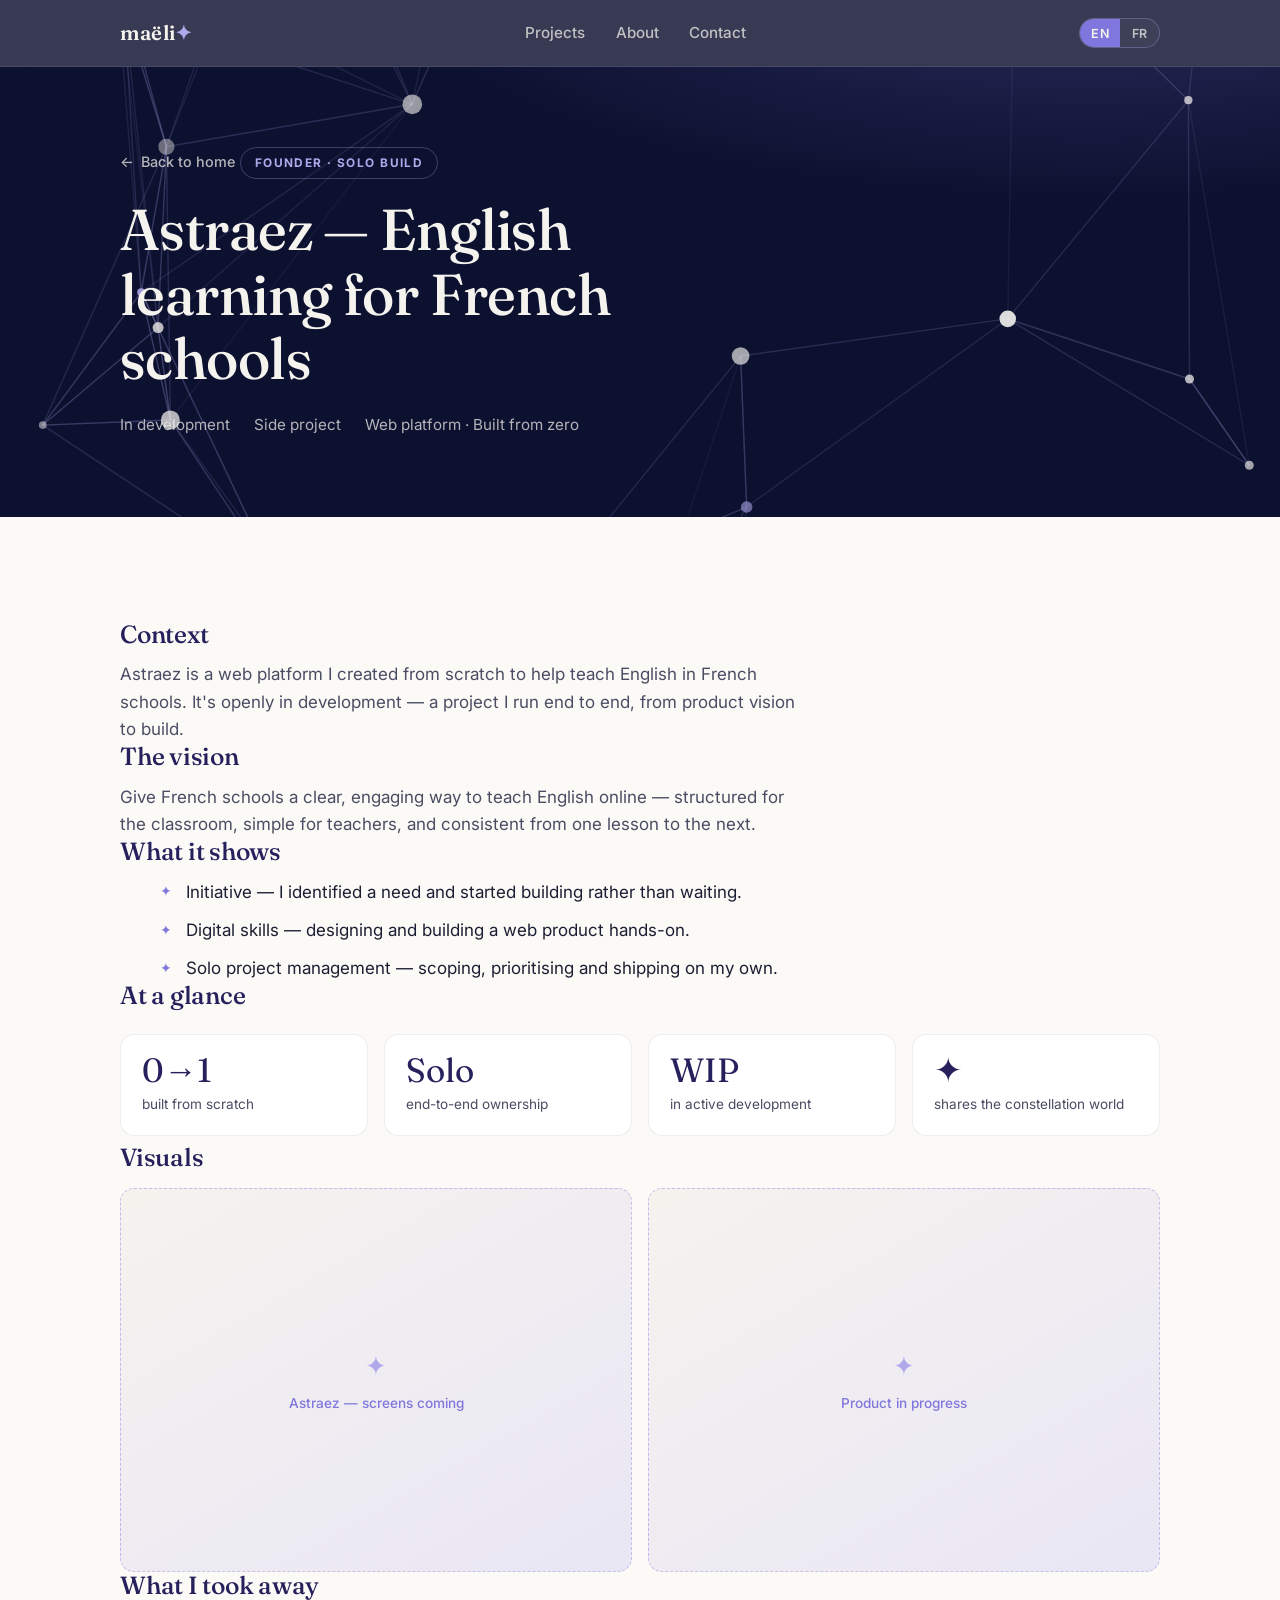
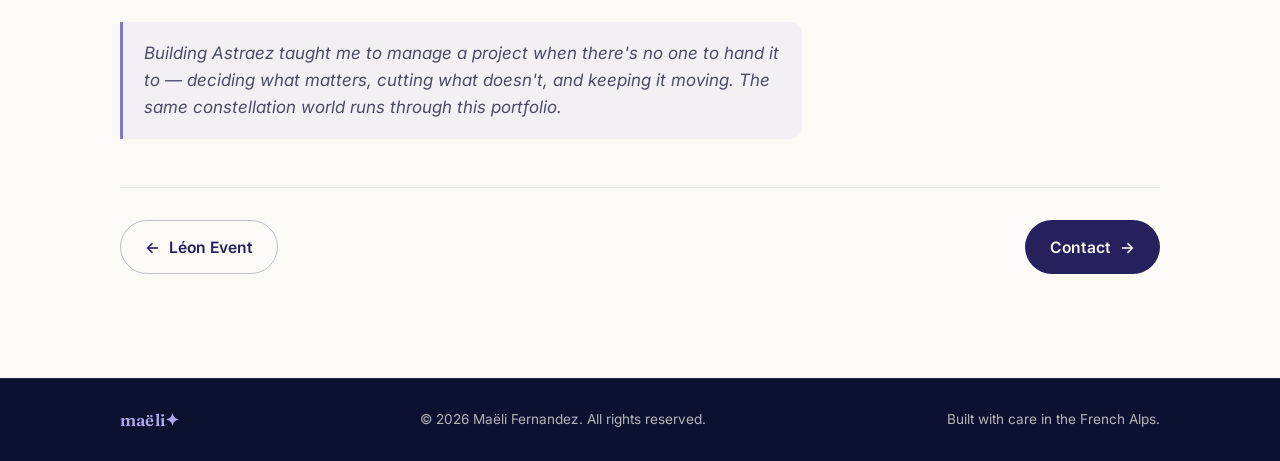
==== projects/astraez.html @ 01d81fcb "Add files via upload Première version" ====
<!DOCTYPE html>
<html lang="en" data-title-key="__astra_title">
<head>
  <meta charset="UTF-8" />
  <meta name="viewport" content="width=device-width, initial-scale=1.0" />
  <title>Astraez — Maëli Fernandez</title>
  <meta name="description" content="Astraez — a web platform to teach English in French schools, designed and built from zero and managed solo. In development." />
  <meta property="og:type" content="article" />
  <meta property="og:title" content="Astraez — Maëli Fernandez" />
  <meta property="og:description" content="A web platform to teach English in French schools — designed and built from zero, managed solo." />
  <meta property="og:image" content="../assets/og-image.png" />
  <link rel="icon" href="../assets/favicon.svg" type="image/svg+xml" />
  <link rel="preconnect" href="https://fonts.googleapis.com" />
  <link rel="preconnect" href="https://fonts.gstatic.com" crossorigin />
  <link href="https://fonts.googleapis.com/css2?family=Fraunces:ital,opsz,wght@0,9..144,400..600;1,9..144,400..600&family=Inter:wght@400;500;600;700&display=swap" rel="stylesheet" />
  <link rel="stylesheet" href="../css/style.css" />
</head>
<body>
  <header class="nav">
    <div class="wrap nav__inner">
      <a class="brand" href="../index.html">maëli<span class="star">✦</span></a>
      <nav class="nav__links" aria-label="Primary">
        <a href="../index.html#projects" data-i18n="nav.projects">Projects</a>
        <a href="../index.html#about" data-i18n="nav.about">About</a>
        <a href="../index.html#contact" data-i18n="nav.contact">Contact</a>
      </nav>
      <div class="nav__right">
        <div class="lang" role="group" data-i18n-attr="aria-label:lang.aria" aria-label="Language">
          <button type="button" data-lang="en" aria-pressed="true">EN</button>
          <button type="button" data-lang="fr" aria-pressed="false">FR</button>
        </div>
      </div>
    </div>
  </header>

  <main>
    <section class="proj-hero">
      <div class="js-constellations proj-hero__constellations" data-count="28" data-link="32"></div>
      <div class="wrap">
        <a class="back-link" href="../index.html#projects"><span>←</span><span data-i18n="astra.back">Back to home</span></a>
        <span class="role-tag" data-i18n="astra.role">Founder · Solo build</span>
        <h1 data-i18n="astra.title">Astraez — English learning for French schools</h1>
        <div class="meta">
          <span data-i18n="astra.meta.when">In development</span>
          <span data-i18n="astra.meta.where">Side project</span>
          <span data-i18n="astra.meta.type">Web platform · Built from zero</span>
        </div>
      </div>
    </section>

    <section class="section proj-body">
      <div class="wrap proj-layout">
        <div class="proj-main">
          <div class="reveal">
            <h2 data-i18n="astra.h.context">Context</h2>
            <p data-i18n="astra.context">Astraez is a web platform I created from scratch to help teach English in French schools. It's openly in development — a project I run end to end, from product vision to build.</p>
          </div>

          <div class="reveal">
            <h2 data-i18n="astra.h.vision">The vision</h2>
            <p data-i18n="astra.vision">Give French schools a clear, engaging way to teach English online — structured for the classroom, simple for teachers, and consistent from one lesson to the next.</p>
          </div>

          <div class="reveal">
            <h2 data-i18n="astra.h.did">What it shows</h2>
            <ul>
              <li data-i18n="astra.did.1">Initiative — I identified a need and started building rather than waiting.</li>
              <li data-i18n="astra.did.2">Digital skills — designing and building a web product hands-on.</li>
              <li data-i18n="astra.did.3">Solo project management — scoping, prioritising and shipping on my own.</li>
            </ul>
          </div>

          <div class="reveal">
            <h2 data-i18n="astra.h.stats">At a glance</h2>
            <div class="stats">
              <div class="stat"><div class="num" data-i18n="astra.stat1.n">0→1</div><div class="lbl" data-i18n="astra.stat1.l">built from scratch</div></div>
              <div class="stat"><div class="num" data-i18n="astra.stat2.n">Solo</div><div class="lbl" data-i18n="astra.stat2.l">end-to-end ownership</div></div>
              <div class="stat"><div class="num" data-i18n="astra.stat3.n">WIP</div><div class="lbl" data-i18n="astra.stat3.l">in active development</div></div>
              <div class="stat"><div class="num star" data-i18n="astra.stat4.n">✦</div><div class="lbl" data-i18n="astra.stat4.l">shares the constellation world</div></div>
            </div>
          </div>

          <div class="reveal">
            <h2 data-i18n="astra.h.visuals">Visuals <span class="pending">Pending</span></h2>
            <div class="gallery">
              <div class="shot"><span><span class="star">✦</span><span data-i18n="astra.shot1">Astraez — screens coming</span></span></div>
              <div class="shot"><span><span class="star">✦</span><span data-i18n="astra.shot2">Product in progress</span></span></div>
            </div>
          </div>

          <div class="reveal">
            <h2 data-i18n="astra.h.takeaway">What I took away</h2>
            <p class="callout" data-i18n="astra.takeaway">Building Astraez taught me to manage a project when there's no one to hand it to — deciding what matters, cutting what doesn't, and keeping it moving. The same constellation world runs through this portfolio.</p>
          </div>

          <div class="proj-nav">
            <a class="btn btn--outline-dark" href="leon-event.html"><span>←</span><span data-i18n="p2.title">Léon Event</span></a>
            <a class="btn btn--dark" href="../index.html#contact"><span data-i18n="nav.contact">Contact</span><span>→</span></a>
          </div>
        </div>
      </div>
    </section>
  </main>

  <footer class="footer">
    <div class="wrap footer__inner">
      <a class="brand" href="../index.html">maëli<span class="star">✦</span></a>
      <span data-i18n="footer.copy">© 2026 Maëli Fernandez. All rights reserved.</span>
      <span data-i18n="footer.built">Built with care in the French Alps.</span>
    </div>
  </footer>

  <script src="../js/i18n.js"></script>
  <script src="../js/main.js"></script>
</body>
</html>
---- css/style.css ----
/* ============================================================
   Maëli Fernandez — Portfolio
   Design tokens, base styles, components.
   Palette & type per brief. Mobile-first.
   ============================================================ */

:root {
  /* Colours */
  --night: #0D1130;        /* dark backgrounds (hero, dark sections) */
  --night-2: #141a44;      /* slightly lifted dark panel */
  --violet-light: #AFA9EC; /* light violet accent / stars */
  --violet: #7F77DD;       /* medium violet accent */
  --violet-deep: #26215C;  /* headings on light backgrounds */
  --cream: #FCFAF6;        /* warm light background */
  --off-white: #F5F3EE;    /* alt light background / text on dark */
  --bordeaux: #5C2233;     /* rare tag accent, use sparingly */

  --ink: #1c1f33;          /* body text on light */
  --ink-soft: #4a4d63;     /* secondary text on light */
  --cream-soft: rgba(245, 243, 238, 0.72); /* secondary text on dark */

  /* Type */
  --serif: "Fraunces", Georgia, "Times New Roman", serif;
  --sans: "Inter", -apple-system, BlinkMacSystemFont, "Segoe UI", Roboto, sans-serif;

  /* Layout */
  --maxw: 1120px;
  --pad: clamp(1.25rem, 5vw, 2.5rem);
  --radius: 16px;
  --shadow: 0 18px 40px -24px rgba(13, 17, 48, 0.45);

  --ease: cubic-bezier(0.22, 1, 0.36, 1);
}

/* ---------- Reset ---------- */
*, *::before, *::after { box-sizing: border-box; }
* { margin: 0; }
html { scroll-behavior: smooth; -webkit-text-size-adjust: 100%; }
@media (prefers-reduced-motion: reduce) {
  html { scroll-behavior: auto; }
  *, *::before, *::after { animation-duration: 0.001ms !important; transition-duration: 0.001ms !important; }
}

body {
  font-family: var(--sans);
  color: var(--ink);
  background: var(--cream);
  line-height: 1.6;
  font-size: 1.0625rem;
  -webkit-font-smoothing: antialiased;
  text-rendering: optimizeLegibility;
}

img { max-width: 100%; display: block; }
a { color: inherit; }

/* ---------- Utilities ---------- */
.wrap { width: 100%; max-width: var(--maxw); margin-inline: auto; padding-inline: var(--pad); }
.section { padding-block: clamp(3.5rem, 9vw, 6.5rem); }
.eyebrow {
  font-size: 0.78rem; letter-spacing: 0.22em; text-transform: uppercase;
  font-weight: 600; color: var(--violet); margin-bottom: 1rem;
  display: flex; align-items: center; gap: 0.6rem;
}
.eyebrow::before { content: "✦"; color: var(--violet-light); font-size: 0.8em; }
.star { color: var(--violet); }

.serif { font-family: var(--serif); }
h1, h2, h3 { font-family: var(--serif); font-weight: 500; line-height: 1.12; letter-spacing: -0.01em; }

.btn {
  display: inline-flex; align-items: center; gap: 0.55rem;
  font-family: var(--sans); font-size: 0.98rem; font-weight: 600;
  padding: 0.85rem 1.5rem; border-radius: 100px; border: 1.5px solid transparent;
  text-decoration: none; cursor: pointer; transition: transform 0.25s var(--ease), background 0.25s var(--ease), border-color 0.25s var(--ease), color 0.25s var(--ease);
  white-space: nowrap;
}
.btn:focus-visible { outline: 3px solid var(--violet-light); outline-offset: 3px; }
.btn:hover { transform: translateY(-2px); }
.btn--primary { background: var(--violet); color: var(--off-white); }
.btn--primary:hover { background: var(--violet-light); color: var(--violet-deep); }
.btn--ghost { border-color: rgba(245,243,238,0.4); color: var(--off-white); background: transparent; }
.btn--ghost:hover { border-color: var(--violet-light); background: rgba(175,169,236,0.12); }
.btn--dark { background: var(--violet-deep); color: var(--off-white); }
.btn--dark:hover { background: var(--violet); }
.btn--outline-dark { border-color: rgba(38,33,92,0.28); color: var(--violet-deep); }
.btn--outline-dark:hover { border-color: var(--violet); background: rgba(127,119,221,0.08); }

/* ---------- Nav ---------- */
.nav {
  position: sticky; top: 0; z-index: 50;
  background: rgba(13, 17, 48, 0.82);
  backdrop-filter: saturate(140%) blur(12px);
  -webkit-backdrop-filter: saturate(140%) blur(12px);
  border-bottom: 1px solid rgba(175,169,236,0.14);
}
.nav__inner { display: flex; align-items: center; justify-content: space-between; gap: 1rem; height: 66px; }
.brand {
  font-family: var(--serif); font-weight: 600; font-size: 1.28rem;
  color: var(--off-white); text-decoration: none; letter-spacing: 0.01em;
}
.brand .star { color: var(--violet-light); }
.nav__links { display: none; align-items: center; gap: 1.9rem; }
.nav__links a {
  color: var(--cream-soft); text-decoration: none; font-size: 0.95rem; font-weight: 500;
  transition: color 0.2s var(--ease); position: relative;
}
.nav__links a:hover { color: var(--off-white); }
.nav__links a::after {
  content: ""; position: absolute; left: 0; bottom: -6px; width: 0; height: 2px;
  background: var(--violet-light); transition: width 0.25s var(--ease);
}
.nav__links a:hover::after { width: 100%; }
.nav__right { display: flex; align-items: center; gap: 0.85rem; }

.lang {
  display: inline-flex; border: 1px solid rgba(175,169,236,0.32); border-radius: 100px; overflow: hidden;
  background: rgba(255,255,255,0.03);
}
.lang button {
  border: 0; background: transparent; color: var(--cream-soft); cursor: pointer;
  font-family: var(--sans); font-weight: 600; font-size: 0.78rem; letter-spacing: 0.05em;
  padding: 0.4rem 0.7rem; transition: color 0.2s, background 0.2s;
}
.lang button[aria-pressed="true"] { background: var(--violet); color: var(--off-white); }
.lang button:focus-visible { outline: 2px solid var(--violet-light); outline-offset: 1px; }

@media (min-width: 860px) {
  .nav__links { display: flex; }
}

/* ---------- Hero ---------- */
.hero {
  position: relative; overflow: hidden;
  background:
    radial-gradient(120% 90% at 78% -10%, rgba(127,119,221,0.28), transparent 55%),
    radial-gradient(90% 80% at 10% 110%, rgba(38,33,92,0.55), transparent 60%),
    var(--night);
  color: var(--off-white);
}
.hero__constellations { position: absolute; inset: 0; width: 100%; height: 100%; pointer-events: none; }
.hero .wrap { position: relative; z-index: 2; }
.hero__inner { padding-block: clamp(3.5rem, 12vh, 7rem); max-width: 20ch; }
.hero__inner { max-width: none; }
.hero h1 {
  font-size: clamp(2.35rem, 6.2vw, 4.35rem); line-height: 1.06; letter-spacing: -0.02em;
  max-width: 16ch;
}
.hero h1 em {
  font-style: italic; position: relative; white-space: nowrap;
  text-decoration: underline; text-decoration-color: var(--violet); text-decoration-thickness: 3px; text-underline-offset: 6px;
}
.hero__sub {
  margin-top: 1.6rem; font-size: clamp(1.02rem, 2.2vw, 1.22rem); color: var(--cream-soft);
  max-width: 46ch; line-height: 1.65;
}
.hero__ctas { margin-top: 2.3rem; display: flex; flex-wrap: wrap; gap: 0.9rem; }
.hero__meta {
  margin-top: 2.6rem; display: inline-flex; align-items: center; gap: 0.6rem;
  font-size: 0.86rem; letter-spacing: 0.04em; color: var(--cream-soft);
  border: 1px solid rgba(175,169,236,0.22); border-radius: 100px; padding: 0.5rem 1rem;
}
.hero__meta .dot { width: 7px; height: 7px; border-radius: 50%; background: var(--violet-light); box-shadow: 0 0 10px var(--violet-light); }

/* ---------- Marquee ---------- */
.marquee {
  background: var(--violet-deep); color: var(--off-white);
  border-block: 1px solid rgba(175,169,236,0.18);
  overflow: hidden; white-space: nowrap; padding-block: 0.95rem;
  -webkit-mask-image: linear-gradient(90deg, transparent, #000 8%, #000 92%, transparent);
  mask-image: linear-gradient(90deg, transparent, #000 8%, #000 92%, transparent);
}
.marquee__track { display: inline-flex; gap: 0; will-change: transform; animation: marquee 30s linear infinite; }
.marquee:hover .marquee__track { animation-play-state: paused; }
.marquee span { font-family: var(--serif); font-size: 1.1rem; letter-spacing: 0.04em; padding-inline: 1.4rem; }
.marquee .sep { color: var(--violet-light); }
@keyframes marquee { to { transform: translateX(-50%); } }

/* ---------- Sections on light ---------- */
.section-head { max-width: 52ch; margin-bottom: 2.8rem; }
.section-head h2 { color: var(--violet-deep); font-size: clamp(1.9rem, 4.5vw, 2.9rem); }
.section-head p { margin-top: 0.9rem; color: var(--ink-soft); font-size: 1.06rem; }

/* ---------- Project cards ---------- */
.cards { display: grid; gap: 1.4rem; grid-template-columns: 1fr; }
.card {
  position: relative; display: flex; flex-direction: column;
  background: #fff; border: 1px solid rgba(38,33,92,0.09); border-radius: var(--radius);
  overflow: hidden; text-decoration: none; color: inherit;
  transition: transform 0.35s var(--ease), box-shadow 0.35s var(--ease), border-color 0.35s var(--ease);
}
.card:hover { transform: translateY(-5px); box-shadow: var(--shadow); border-color: rgba(127,119,221,0.4); }
.card:focus-visible { outline: 3px solid var(--violet); outline-offset: 3px; }
.card__thumb {
  aspect-ratio: 16 / 10; position: relative; overflow: hidden;
  background: linear-gradient(135deg, var(--night), var(--violet-deep));
  display: flex; align-items: flex-end; padding: 1.2rem;
}
.card__thumb img { position: absolute; inset: 0; width: 100%; height: 100%; object-fit: cover; }
.card__index {
  font-family: var(--serif); font-size: 3.4rem; color: rgba(175,169,236,0.5); line-height: 1; position: relative; z-index: 1;
}
.card__body { padding: 1.5rem 1.5rem 1.7rem; display: flex; flex-direction: column; gap: 0.6rem; flex: 1; }
.card__tag {
  align-self: flex-start; font-size: 0.72rem; font-weight: 700; letter-spacing: 0.12em; text-transform: uppercase;
  color: var(--violet); background: rgba(127,119,221,0.1); padding: 0.32rem 0.7rem; border-radius: 100px;
}
.card__tag--wip { color: var(--bordeaux); background: rgba(92,34,51,0.09); }
.card__body h3 { font-size: 1.42rem; color: var(--violet-deep); }
.card__body p { color: var(--ink-soft); font-size: 0.98rem; }
.card__more { margin-top: auto; font-weight: 600; color: var(--violet); font-size: 0.95rem; display: inline-flex; align-items: center; gap: 0.4rem; }
.card:hover .card__more .arrow { transform: translateX(4px); }
.card__more .arrow { transition: transform 0.25s var(--ease); }

@media (min-width: 720px) { .cards { grid-template-columns: repeat(3, 1fr); } }

/* ---------- Volunteering band ---------- */
.volunteer { background: var(--off-white); border-block: 1px solid rgba(38,33,92,0.07); }
.volunteer__grid { display: grid; gap: 1.1rem; grid-template-columns: 1fr; margin-top: 2rem; }
.vol {
  background: #fff; border: 1px solid rgba(38,33,92,0.08); border-radius: 14px; padding: 1.4rem 1.5rem;
  display: flex; gap: 1rem; align-items: flex-start;
}
.vol__star { color: var(--violet-light); font-size: 1.2rem; line-height: 1.4; }
.vol h4 { font-family: var(--serif); font-weight: 600; font-size: 1.12rem; color: var(--violet-deep); }
.vol p { color: var(--ink-soft); font-size: 0.95rem; margin-top: 0.25rem; }
.vol .years { font-weight: 600; color: var(--violet); }
@media (min-width: 760px) { .volunteer__grid { grid-template-columns: 1fr 1fr; } }

/* ---------- About ---------- */
.about { background: var(--cream); }
.about__grid { display: grid; gap: 2.5rem; grid-template-columns: 1fr; align-items: start; }
.about__photo {
  aspect-ratio: 4 / 5; border-radius: var(--radius); overflow: hidden; position: relative;
  background: #0D1130; /* hero night blue — the cut-out portrait sits on the charter's ground */
  box-shadow: var(--shadow); max-width: 360px;
}
.about__photo img { display: block; width: 100%; height: 100%; object-fit: cover; object-position: center top; }
.about h2 { color: var(--violet-deep); font-size: clamp(1.9rem, 4.5vw, 2.9rem); }
.about__bio { margin-top: 1.3rem; }
.about__bio p { color: var(--ink-soft); margin-top: 0.9rem; max-width: 56ch; }
.relocate {
  margin-top: 1.6rem; padding: 1.15rem 1.3rem; border-radius: 14px;
  background: linear-gradient(120deg, rgba(127,119,221,0.12), rgba(175,169,236,0.06));
  border: 1px solid rgba(127,119,221,0.28); color: var(--violet-deep); font-weight: 500;
  display: flex; gap: 0.75rem; align-items: flex-start;
}
.relocate .star { font-size: 1.1rem; }
.about__facts { margin-top: 1.6rem; display: flex; flex-wrap: wrap; gap: 0.6rem; }
.fact {
  font-size: 0.85rem; font-weight: 600; color: var(--violet-deep);
  background: #fff; border: 1px solid rgba(38,33,92,0.1); border-radius: 100px; padding: 0.42rem 0.9rem;
}
@media (min-width: 820px) { .about__grid { grid-template-columns: 340px 1fr; gap: 3.5rem; } }

/* ---------- Contact ---------- */
.contact { background: var(--night); color: var(--off-white); position: relative; overflow: hidden; }
.contact__constellations { position: absolute; inset: 0; pointer-events: none; opacity: 0.85; }
.contact .wrap { position: relative; z-index: 2; }
.contact h2 { font-size: clamp(2rem, 5vw, 3.1rem); max-width: 16ch; }
.contact p.lead { margin-top: 1rem; color: var(--cream-soft); max-width: 48ch; font-size: 1.08rem; }
.contact__actions { margin-top: 2.2rem; display: flex; flex-wrap: wrap; gap: 0.9rem; }
.contact__meta { margin-top: 2.4rem; display: flex; flex-wrap: wrap; gap: 1.6rem 2.4rem; color: var(--cream-soft); font-size: 0.92rem; }
.contact__meta a { color: var(--violet-light); text-decoration: none; }
.contact__meta a:hover { text-decoration: underline; }
.contact__meta .label { display: block; text-transform: uppercase; letter-spacing: 0.14em; font-size: 0.7rem; color: rgba(245,243,238,0.5); margin-bottom: 0.25rem; }

/* ---------- Footer ---------- */
.footer { background: var(--night); color: var(--cream-soft); border-top: 1px solid rgba(175,169,236,0.14); }
.footer__inner { display: flex; flex-wrap: wrap; gap: 0.8rem 1.5rem; align-items: center; justify-content: space-between; padding-block: 1.7rem; font-size: 0.85rem; }
.footer .brand { font-size: 1.05rem; }
.footer a { color: var(--violet-light); text-decoration: none; }
.footer a:hover { text-decoration: underline; }

/* ---------- Scroll reveal ---------- */
.reveal { opacity: 0; transform: translateY(22px); transition: opacity 0.7s var(--ease), transform 0.7s var(--ease); }
.reveal.is-visible { opacity: 1; transform: none; }
@media (prefers-reduced-motion: reduce) { .reveal { opacity: 1; transform: none; } }

/* ---------- i18n visibility helper ---------- */
[data-i18n], [data-i18n-html] { }

/* ============================================================
   Project detail pages
   ============================================================ */
.proj-hero {
  background:
    radial-gradient(100% 90% at 85% -20%, rgba(127,119,221,0.25), transparent 55%),
    var(--night);
  color: var(--off-white); position: relative; overflow: hidden;
}
.proj-hero__constellations { position: absolute; inset: 0; pointer-events: none; }
.proj-hero .wrap { position: relative; z-index: 2; padding-block: clamp(3rem, 8vw, 5rem); }
.back-link {
  display: inline-flex; align-items: center; gap: 0.45rem; color: var(--cream-soft);
  text-decoration: none; font-size: 0.9rem; font-weight: 500; margin-bottom: 1.6rem;
  transition: color 0.2s, gap 0.2s;
}
.back-link:hover { color: var(--off-white); gap: 0.7rem; }
.proj-hero .role-tag {
  display: inline-block; font-size: 0.74rem; font-weight: 700; letter-spacing: 0.12em; text-transform: uppercase;
  color: var(--violet-light); border: 1px solid rgba(175,169,236,0.3); border-radius: 100px; padding: 0.35rem 0.85rem; margin-bottom: 1.2rem;
}
.proj-hero h1 { font-size: clamp(2.1rem, 5.5vw, 3.6rem); max-width: 18ch; }
.proj-hero .meta { margin-top: 1.3rem; color: var(--cream-soft); display: flex; flex-wrap: wrap; gap: 0.5rem 1.5rem; font-size: 0.95rem; }
.proj-hero .meta b { color: var(--off-white); font-weight: 600; }

.proj-body { background: var(--cream); }
.proj-layout { display: grid; gap: 2.5rem; grid-template-columns: 1fr; }
.proj-main h2 { color: var(--violet-deep); font-size: 1.55rem; margin-bottom: 0.8rem; margin-top: 2.2rem; }
.proj-main h2:first-child { margin-top: 0; }
.proj-main p { color: var(--ink-soft); max-width: 62ch; }
.proj-main ul { list-style: none; margin-top: 0.5rem; display: grid; gap: 0.7rem; max-width: 62ch; }
.proj-main ul li { position: relative; padding-left: 1.6rem; color: var(--ink); }
.proj-main ul li::before { content: "✦"; position: absolute; left: 0; top: 0.05em; color: var(--violet); font-size: 0.85em; }

.stats { display: grid; grid-template-columns: repeat(2, 1fr); gap: 1rem; margin: 1.5rem 0 0.5rem; }
.stat { background: #fff; border: 1px solid rgba(38,33,92,0.08); border-radius: 14px; padding: 1.2rem 1.3rem; }
.stat .num { font-family: var(--serif); font-size: 2.1rem; color: var(--violet-deep); line-height: 1; }
.stat .lbl { color: var(--ink-soft); font-size: 0.85rem; margin-top: 0.4rem; }
@media (min-width: 620px) { .stats { grid-template-columns: repeat(4, 1fr); } }

.gallery { display: grid; gap: 1rem; grid-template-columns: 1fr; margin-top: 1rem; }
.shot {
  aspect-ratio: 4 / 3; border-radius: 14px; overflow: hidden; position: relative;
  background: linear-gradient(150deg, var(--off-white), #e9e6f5);
  border: 1px dashed rgba(127,119,221,0.4);
  display: flex; align-items: center; justify-content: center; text-align: center; padding: 1rem;
}
.shot img { position: absolute; inset: 0; width: 100%; height: 100%; object-fit: cover; }
.shot span { color: var(--violet); font-size: 0.85rem; font-weight: 500; z-index: 1; }
.shot .star { display: block; font-size: 1.6rem; margin-bottom: 0.4rem; color: var(--violet-light); }
@media (min-width: 640px) { .gallery { grid-template-columns: 1fr 1fr; } }

.callout {
  margin-top: 1.4rem; padding: 1.1rem 1.3rem; border-left: 3px solid var(--violet);
  background: rgba(127,119,221,0.07); border-radius: 0 12px 12px 0; color: var(--violet-deep); font-style: italic; max-width: 62ch;
}
.note-conf {
  margin-top: 1rem; font-size: 0.85rem; color: var(--ink-soft); background: rgba(92,34,51,0.06);
  border: 1px solid rgba(92,34,51,0.16); border-radius: 10px; padding: 0.7rem 0.95rem; max-width: 62ch;
}

.proj-nav { border-top: 1px solid rgba(38,33,92,0.1); margin-top: 3rem; padding-top: 2rem; display: flex; flex-wrap: wrap; gap: 1rem; justify-content: space-between; }

/* pending-asset badge */
.pending {
  display: inline-block; font-size: 0.68rem; font-weight: 700; letter-spacing: 0.1em; text-transform: uppercase;
  color: var(--bordeaux); background: rgba(92,34,51,0.08); border-radius: 100px; padding: 0.25rem 0.6rem; vertical-align: middle;
}
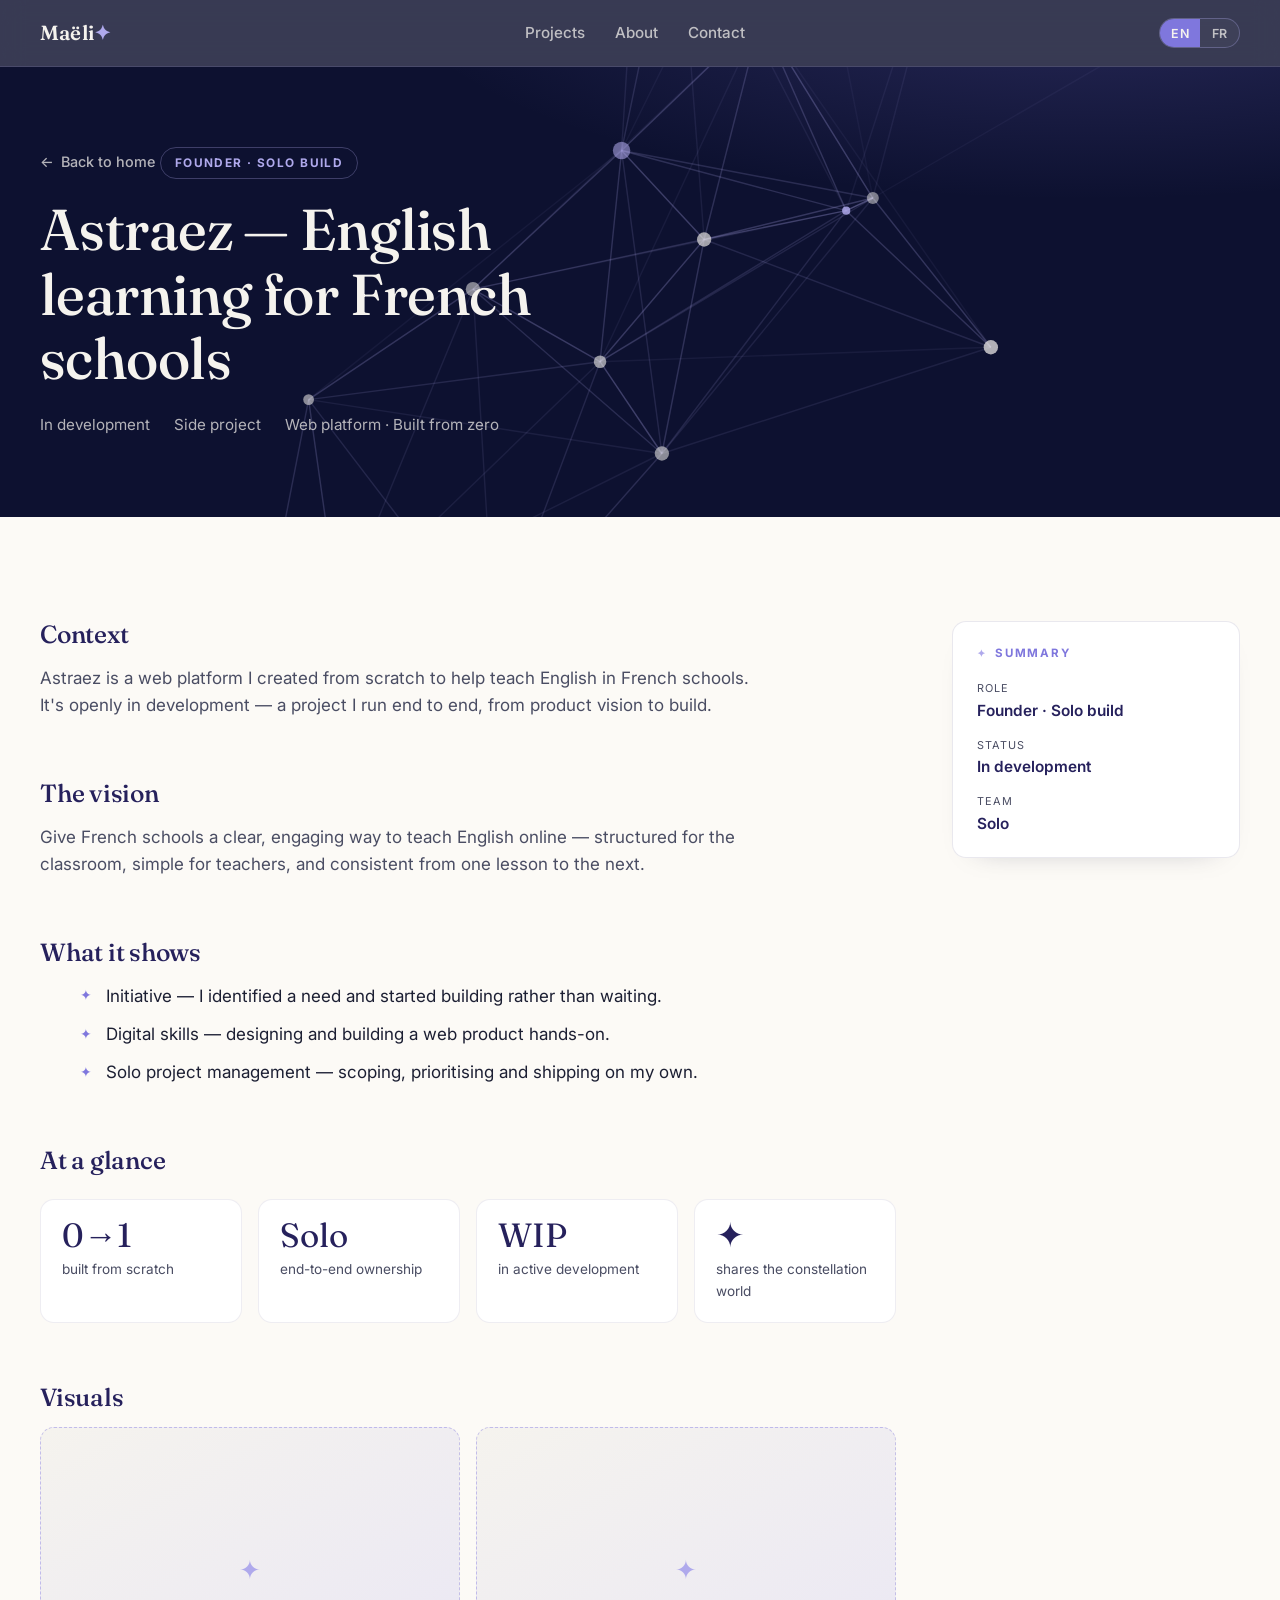
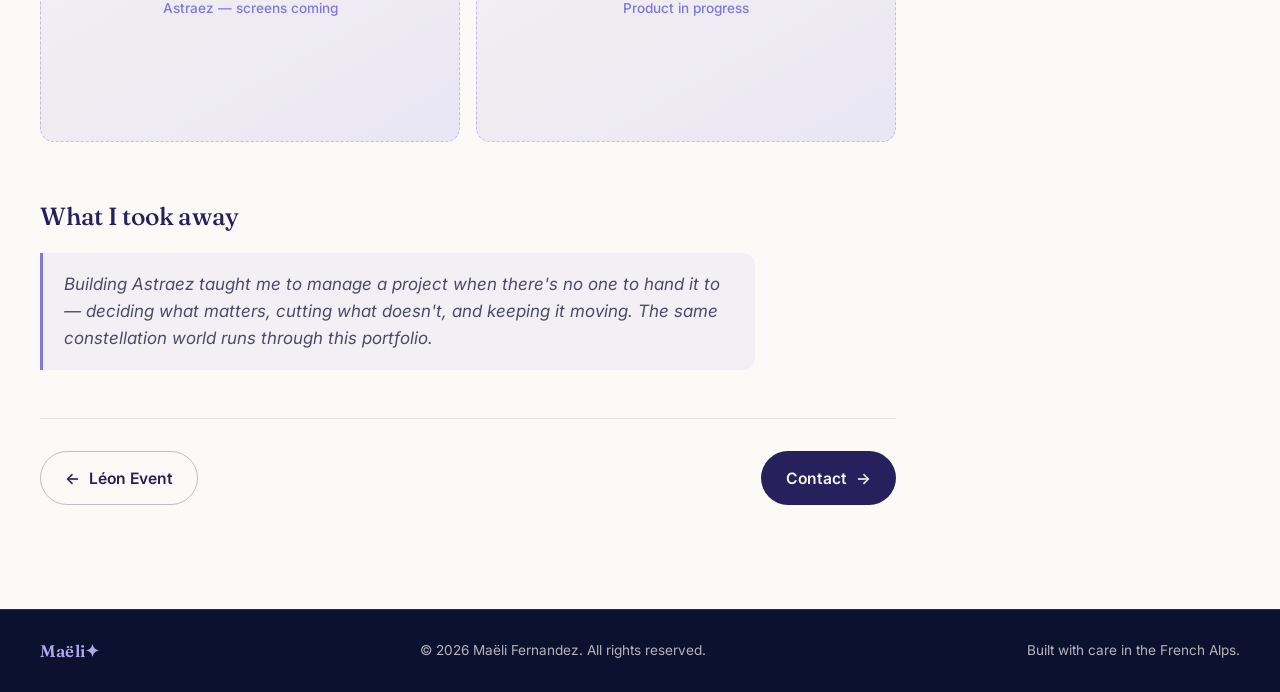
==== commit 2e1fbfb4: "Section difficultés, page Léon Event, bénévolat restructuré, hiérarchie de largeurs" ====
--- a/projects/astraez.html
+++ b/projects/astraez.html
@@ -1,24 +1,27 @@
 <!DOCTYPE html>
-<html lang="en" data-title-key="__astra_title">
+<html lang="en" data-title-key="__astra_title" data-path-prefix="../">
 <head>
   <meta charset="UTF-8" />
   <meta name="viewport" content="width=device-width, initial-scale=1.0" />
   <title>Astraez — Maëli Fernandez</title>
   <meta name="description" content="Astraez — a web platform to teach English in French schools, designed and built from zero and managed solo. In development." />
+  <link rel="canonical" href="https://maelifernandez.com/projects/astraez.html" />
   <meta property="og:type" content="article" />
+  <meta property="og:url" content="https://maelifernandez.com/projects/astraez.html" />
   <meta property="og:title" content="Astraez — Maëli Fernandez" />
   <meta property="og:description" content="A web platform to teach English in French schools — designed and built from zero, managed solo." />
-  <meta property="og:image" content="../assets/og-image.png" />
+  <meta property="og:image" content="https://maelifernandez.com/assets/og-image.png" />
   <link rel="icon" href="../assets/favicon.svg" type="image/svg+xml" />
   <link rel="preconnect" href="https://fonts.googleapis.com" />
   <link rel="preconnect" href="https://fonts.gstatic.com" crossorigin />
   <link href="https://fonts.googleapis.com/css2?family=Fraunces:ital,opsz,wght@0,9..144,400..600;1,9..144,400..600&family=Inter:wght@400;500;600;700&display=swap" rel="stylesheet" />
   <link rel="stylesheet" href="../css/style.css" />
+  <script>document.documentElement.classList.add("js");</script>
 </head>
-<body>
+<body class="page-project">
   <header class="nav">
     <div class="wrap nav__inner">
-      <a class="brand" href="../index.html">maëli<span class="star">✦</span></a>
+      <a class="brand" href="../index.html">Maëli<span class="star">✦</span></a>
       <nav class="nav__links" aria-label="Primary">
         <a href="../index.html#projects" data-i18n="nav.projects">Projects</a>
         <a href="../index.html#about" data-i18n="nav.about">About</a>
@@ -50,6 +53,16 @@
 
     <section class="section proj-body">
       <div class="wrap proj-layout">
+        <aside class="proj-aside reveal">
+          <div class="recap">
+            <p class="recap__title" data-i18n="aside.heading">Summary</p>
+            <dl>
+              <div class="recap__row"><dt data-i18n="aside.role">Role</dt><dd data-i18n="astra.role">Founder · Solo build</dd></div>
+              <div class="recap__row"><dt data-i18n="aside.status">Status</dt><dd data-i18n="astra.meta.when">In development</dd></div>
+              <div class="recap__row"><dt data-i18n="aside.team">Team</dt><dd data-i18n="astra.aside.team">Solo</dd></div>
+            </dl>
+          </div>
+        </aside>
         <div class="proj-main">
           <div class="reveal">
             <h2 data-i18n="astra.h.context">Context</h2>
@@ -104,7 +117,7 @@
 
   <footer class="footer">
     <div class="wrap footer__inner">
-      <a class="brand" href="../index.html">maëli<span class="star">✦</span></a>
+      <a class="brand" href="../index.html">Maëli<span class="star">✦</span></a>
       <span data-i18n="footer.copy">© 2026 Maëli Fernandez. All rights reserved.</span>
       <span data-i18n="footer.built">Built with care in the French Alps.</span>
     </div>
--- a/css/style.css
+++ b/css/style.css
@@ -24,10 +24,18 @@
   --sans: "Inter", -apple-system, BlinkMacSystemFont, "Segoe UI", Roboto, sans-serif;
 
   /* Layout */
-  --maxw: 1120px;
+  --maxw: 1120px;         /* default page width (home) */
+  --maxw-proj: 1400px;    /* wider on project pages so wide screens breathe */
   --pad: clamp(1.25rem, 5vw, 2.5rem);
   --radius: 16px;
   --shadow: 0 18px 40px -24px rgba(13, 17, 48, 0.45);
+
+  /* Project-page content-width hierarchy (three tiers).
+     text  → paragraphs (kept readable)
+     mid   → section titles, lists, "hard/learn" blocks
+     media → galleries, video, key-figures row (fills the main column) */
+  --w-text: 65ch;
+  --w-mid: 46rem;
 
   --ease: cubic-bezier(0.22, 1, 0.36, 1);
 }
@@ -200,6 +208,12 @@
 .card__index {
   font-family: var(--serif); font-size: 3.4rem; color: rgba(175,169,236,0.5); line-height: 1; position: relative; z-index: 1;
 }
+/* photo thumbnail: scrim keeps the index number legible over the image */
+.card__thumb--photo::after {
+  content: ""; position: absolute; inset: 0; z-index: 1;
+  background: linear-gradient(to top, rgba(26,22,64,0.72) 0%, rgba(26,22,64,0.25) 45%, rgba(26,22,64,0.05) 100%);
+}
+.card__thumb--photo .card__index { z-index: 2; color: #fff; text-shadow: 0 2px 12px rgba(26,22,64,0.6); }
 .card__body { padding: 1.5rem 1.5rem 1.7rem; display: flex; flex-direction: column; gap: 0.6rem; flex: 1; }
 .card__tag {
   align-self: flex-start; font-size: 0.72rem; font-weight: 700; letter-spacing: 0.12em; text-transform: uppercase;
@@ -225,7 +239,34 @@
 .vol h4 { font-family: var(--serif); font-weight: 600; font-size: 1.12rem; color: var(--violet-deep); }
 .vol p { color: var(--ink-soft); font-size: 0.95rem; margin-top: 0.25rem; }
 .vol .years { font-weight: 600; color: var(--violet); }
+/* discreet supporting visual — deliberately small so volunteering stays
+   secondary to the project cards above */
+.vol__shot { margin: 0 0 0 auto; flex: 0 0 84px; max-width: 84px; }
+.vol__shot img {
+  display: block; width: 100%; height: auto; aspect-ratio: 3 / 4; object-fit: cover;
+  border-radius: 10px; border: 1px solid rgba(38,33,92,0.08);
+}
+.vol__shot figcaption {
+  color: var(--ink-soft); font-size: 0.7rem; line-height: 1.35; margin-top: 0.4rem;
+}
 @media (min-width: 760px) { .volunteer__grid { grid-template-columns: 1fr 1fr; } }
+@media (min-width: 480px) { .vol__shot { flex-basis: 104px; max-width: 104px; } }
+
+/* Volunteering lead sits on one line on desktop (the default 52ch measure
+   would break this ~70-char sentence in two); still wraps gracefully on mobile */
+.volunteer .section-head { max-width: 42rem; }
+.volunteer .section-head p { text-wrap: pretty; }
+
+/* Level 2 — associative volunteering: deliberately secondary. No card, no
+   visual, reduced type; a quiet supporting note under the event cards. */
+.vol-beyond { margin-top: 2.4rem; padding-top: 1.6rem; border-top: 1px solid rgba(38,33,92,0.1); }
+.vol-beyond__title {
+  font-family: var(--sans); font-weight: 600; font-size: 0.78rem; letter-spacing: 0.14em;
+  text-transform: uppercase; color: var(--violet); margin-bottom: 0.9rem;
+}
+.vol-beyond__list { list-style: none; display: grid; gap: 0.5rem; max-width: 60ch; }
+.vol-beyond__list li { color: var(--ink-soft); font-size: 0.92rem; line-height: 1.5; }
+.vol-beyond__name { font-weight: 600; color: var(--violet-deep); }
 
 /* ---------- About ---------- */
 .about { background: var(--cream); }
@@ -235,7 +276,15 @@
   background: #0D1130; /* hero night blue — the cut-out portrait sits on the charter's ground */
   box-shadow: var(--shadow); max-width: 360px;
 }
-.about__photo img { display: block; width: 100%; height: 100%; object-fit: cover; object-position: center top; }
+.about__photo img {
+  display: block; width: 100%; height: 100%; object-fit: cover; object-position: center top;
+  /* the cut-out has empty margins baked in — scale up from the top so the shoulders reach the frame */
+  transform: scale(1.28); transform-origin: center top;
+}
+.about__photo::after {
+  content: ""; position: absolute; inset: auto 0 0 0; height: 18%; pointer-events: none;
+  background: linear-gradient(to bottom, rgba(13, 17, 48, 0) 0%, #0D1130 100%);
+}
 .about h2 { color: var(--violet-deep); font-size: clamp(1.9rem, 4.5vw, 2.9rem); }
 .about__bio { margin-top: 1.3rem; }
 .about__bio p { color: var(--ink-soft); margin-top: 0.9rem; max-width: 56ch; }
@@ -272,10 +321,13 @@
 .footer a { color: var(--violet-light); text-decoration: none; }
 .footer a:hover { text-decoration: underline; }
 
-/* ---------- Scroll reveal ---------- */
-.reveal { opacity: 0; transform: translateY(22px); transition: opacity 0.7s var(--ease), transform 0.7s var(--ease); }
-.reveal.is-visible { opacity: 1; transform: none; }
-@media (prefers-reduced-motion: reduce) { .reveal { opacity: 1; transform: none; } }
+/* ---------- Scroll reveal ----------
+   The fade is opt-in: it only applies once JS has set .js on <html>.
+   Without JS (or if a script fails) content renders fully visible —
+   nothing is ever hidden behind a script that may not run. */
+.js .reveal { opacity: 0; transform: translateY(22px); transition: opacity 0.7s var(--ease), transform 0.7s var(--ease); }
+.js .reveal.is-visible { opacity: 1; transform: none; }
+@media (prefers-reduced-motion: reduce) { .js .reveal { opacity: 1; transform: none; } }
 
 /* ---------- i18n visibility helper ---------- */
 [data-i18n], [data-i18n-html] { }
@@ -306,13 +358,42 @@
 .proj-hero .meta b { color: var(--off-white); font-weight: 600; }
 
 .proj-body { background: var(--cream); }
+/* Two-column layout on desktop: a wide content column + a narrow sticky
+   recap rail. The content column is wider than the text inside it, so media
+   and figures overflow the reading measure instead of leaving an empty gap.
+   The aside comes FIRST in the DOM, so on mobile it stacks on top; on desktop
+   explicit grid placement moves it to the right-hand column. */
 .proj-layout { display: grid; gap: 2.5rem; grid-template-columns: 1fr; }
-.proj-main h2 { color: var(--violet-deep); font-size: 1.55rem; margin-bottom: 0.8rem; margin-top: 2.2rem; }
-.proj-main h2:first-child { margin-top: 0; }
-.proj-main p { color: var(--ink-soft); max-width: 62ch; }
-.proj-main ul { list-style: none; margin-top: 0.5rem; display: grid; gap: 0.7rem; max-width: 62ch; }
+@media (min-width: 980px) {
+  .proj-layout { grid-template-columns: minmax(0, 1fr) 288px; column-gap: 3.5rem; align-items: start; }
+  .proj-main { grid-column: 1; grid-row: 1; min-width: 0; }
+  .proj-aside { grid-column: 2; grid-row: 1; position: sticky; top: 88px; align-self: start; }
+}
+/* Section rhythm: the gap ABOVE a heading (3.8rem) is deliberately much
+   larger than the gap between two paragraphs (1.1rem), so each h2 reads as
+   the start of a distinct block rather than a line of the previous one. */
+.proj-main h2 { color: var(--violet-deep); font-size: 1.55rem; margin-bottom: 1rem; margin-top: 0; max-width: var(--w-mid); }
+/* Each section is a .reveal wrapper; spacing lives on the wrapper so it
+   applies even though every h2 is its wrapper's first child. */
+.proj-main > .reveal { margin-top: 3.8rem; }
+.proj-main > .reveal:first-child { margin-top: 0; }
+/* Media fills the full main column (--measure: 100%); text and list/blocks are
+   held to narrower tiers so media visibly overflows the reading column. */
+.proj-main { --measure: 100%; }
+.proj-main p { color: var(--ink-soft); max-width: var(--w-text); margin-bottom: 1.1rem; }
+.proj-main p:last-child { margin-bottom: 0; }
+.proj-main ul { list-style: none; margin-top: 0.5rem; margin-bottom: 1.1rem; display: grid; gap: 0.7rem; max-width: var(--w-mid); }
 .proj-main ul li { position: relative; padding-left: 1.6rem; color: var(--ink); }
 .proj-main ul li::before { content: "✦"; position: absolute; left: 0; top: 0.05em; color: var(--violet); font-size: 0.85em; }
+
+/* "The hard parts" — challenge/response items: label as subheading, text below */
+.hard { display: grid; gap: 1.7rem; max-width: var(--w-mid); }
+.hard__item { padding-left: 1.1rem; border-left: 2px solid rgba(127,119,221,0.35); }
+.hard__item h3 {
+  font-family: var(--serif); font-weight: 600; font-size: 1.16rem; line-height: 1.25;
+  color: var(--violet-deep); margin-bottom: 0.5rem;
+}
+.hard__item p { margin-bottom: 0; }
 
 .stats { display: grid; grid-template-columns: repeat(2, 1fr); gap: 1rem; margin: 1.5rem 0 0.5rem; }
 .stat { background: #fff; border: 1px solid rgba(38,33,92,0.08); border-radius: 14px; padding: 1.2rem 1.3rem; }
@@ -332,16 +413,112 @@
 .shot .star { display: block; font-size: 1.6rem; margin-bottom: 0.4rem; color: var(--violet-light); }
 @media (min-width: 640px) { .gallery { grid-template-columns: 1fr 1fr; } }
 
+/* ---- real photo figures ----
+   Portrait shots are shown whole: no forced crop, height follows the
+   image's own proportions. Gallery, figures and video all share the same
+   62ch measure and 14px radius so the column stays aligned. */
+/* Media span the same measure as the text: edges align exactly.
+   Two photos side by side on desktop, single column on mobile. */
+.gallery--photos { grid-template-columns: 1fr; max-width: var(--measure); margin-bottom: 2.4rem; }
+@media (min-width: 640px) { .gallery--photos { grid-template-columns: 1fr 1fr; align-items: stretch; } }
+/* Portraits differ in ratio; give the image area one shared height so the two
+   figures end on the same line instead of leaving a ragged bottom edge. */
+@media (min-width: 640px) {
+  .gallery--photos figure.shot { display: flex; flex-direction: column; }
+  .gallery--photos figure.shot img { height: 380px; object-fit: contain; }
+  .gallery--photos figure.shot figcaption { margin-top: auto; }
+}
+figure.shot {
+  aspect-ratio: auto; display: block; padding: 0; text-align: left;
+  border: 1px solid rgba(38,33,92,0.09); background: var(--off-white); margin: 0;
+  max-width: 100%; border-radius: 14px; overflow: hidden;
+}
+figure.shot img {
+  position: static; inset: auto; display: block; width: 100%; height: auto;
+  aspect-ratio: auto; object-fit: contain;
+  border-radius: 14px 14px 0 0;
+}
+figure.shot figcaption {
+  color: var(--ink-soft); font-size: 0.82rem; line-height: 1.45; padding: 0.6rem 0.85rem 0.75rem;
+}
+
+/* ---------- click-to-play video ---------- */
+.video { margin: 1.6rem 0 0; max-width: var(--measure); }
+.video__embed {
+  position: relative; aspect-ratio: 16 / 9; border-radius: 14px; overflow: hidden;
+  background: linear-gradient(135deg, var(--night), var(--violet-deep));
+  border: 1px solid rgba(38,33,92,0.09);
+}
+/* night-blue veil + title, so the dark still reads as a video, not an empty box */
+.video__embed::after {
+  content: ""; position: absolute; inset: 0; z-index: 1; pointer-events: none;
+  background: linear-gradient(to top, rgba(26,22,64,0.86) 0%, rgba(26,22,64,0.45) 55%, rgba(26,22,64,0.3) 100%);
+}
+.video__embed.is-playing::after { content: none; }
+.video__label {
+  position: absolute; left: 0; right: 0; bottom: 0; z-index: 2; pointer-events: none;
+  padding: 0.9rem 1.1rem; color: var(--off-white);
+  font-size: 0.9rem; font-weight: 600; line-height: 1.35;
+  text-shadow: 0 2px 10px rgba(26,22,64,0.7);
+}
+.video__embed img, .video__embed iframe {
+  position: absolute; inset: 0; width: 100%; height: 100%; border: 0; object-fit: cover;
+}
+.video__play {
+  position: absolute; inset: 0; width: 100%; height: 100%; z-index: 3;
+  display: flex; align-items: center; justify-content: center;
+  background: transparent; border: 0; cursor: pointer;
+  transition: background 0.3s var(--ease);
+}
+.video__play:hover { background: rgba(26,22,64,0.14); }
+.video__play:focus-visible { outline: 3px solid var(--violet-light); outline-offset: -4px; }
+.video__icon {
+  display: flex; align-items: center; justify-content: center;
+  width: 62px; height: 62px; border-radius: 50%; padding-left: 5px;
+  background: rgba(255,255,255,0.94); color: var(--violet-deep); font-size: 1.3rem;
+  box-shadow: 0 6px 22px rgba(26,22,64,0.35);
+  transition: transform 0.3s var(--ease);
+}
+.video__play:hover .video__icon { transform: scale(1.08); }
+.video figcaption { color: var(--ink-soft); font-size: 0.82rem; margin-top: 0.6rem; margin-bottom: 2.5rem; }
+
 .callout {
   margin-top: 1.4rem; padding: 1.1rem 1.3rem; border-left: 3px solid var(--violet);
-  background: rgba(127,119,221,0.07); border-radius: 0 12px 12px 0; color: var(--violet-deep); font-style: italic; max-width: 62ch;
+  background: rgba(127,119,221,0.07); border-radius: 0 12px 12px 0; color: var(--violet-deep); font-style: italic; max-width: var(--w-mid);
 }
 .note-conf {
   margin-top: 1rem; font-size: 0.85rem; color: var(--ink-soft); background: rgba(92,34,51,0.06);
-  border: 1px solid rgba(92,34,51,0.16); border-radius: 10px; padding: 0.7rem 0.95rem; max-width: 62ch;
+  border: 1px solid rgba(92,34,51,0.16); border-radius: 10px; padding: 0.7rem 0.95rem; max-width: var(--w-mid);
 }
 
 .proj-nav { border-top: 1px solid rgba(38,33,92,0.1); margin-top: 3rem; padding-top: 2rem; display: flex; flex-wrap: wrap; gap: 1rem; justify-content: space-between; }
+
+/* Project pages use a wider page measure so large screens don't leave a big
+   empty band on either side. Scoped to the body class, so the home stays 1120. */
+.page-project { --maxw: var(--maxw-proj); }
+
+/* ---------- Recap rail (sticky sidebar) ---------- */
+.recap {
+  background: #fff; border: 1px solid rgba(38,33,92,0.1); border-radius: 14px;
+  padding: 1.4rem 1.5rem; box-shadow: 0 12px 30px -26px rgba(13,17,48,0.4);
+}
+.recap__title {
+  font-size: 0.72rem; letter-spacing: 0.16em; text-transform: uppercase; font-weight: 700;
+  color: var(--violet); margin-bottom: 1.1rem;
+  display: flex; align-items: center; gap: 0.5rem;
+}
+.recap__title::before { content: "✦"; color: var(--violet-light); font-size: 0.85em; }
+.recap dl { display: grid; gap: 0.95rem; margin: 0; }
+.recap__row { display: grid; gap: 0.2rem; }
+.recap__row dt { font-size: 0.68rem; letter-spacing: 0.1em; text-transform: uppercase; color: var(--ink-soft); }
+.recap__row dd { margin: 0; font-weight: 600; color: var(--violet-deep); font-size: 0.96rem; line-height: 1.35; }
+/* On mobile the rail is a summary card at the top; give it a little breathing
+   room and a slightly lighter presence than the content below. */
+@media (max-width: 979px) {
+  .proj-aside { margin-bottom: 0.5rem; }
+  .recap dl { grid-template-columns: 1fr 1fr; gap: 1rem 1.4rem; }
+}
+@media (max-width: 520px) { .recap dl { grid-template-columns: 1fr; } }
 
 /* pending-asset badge */
 .pending {
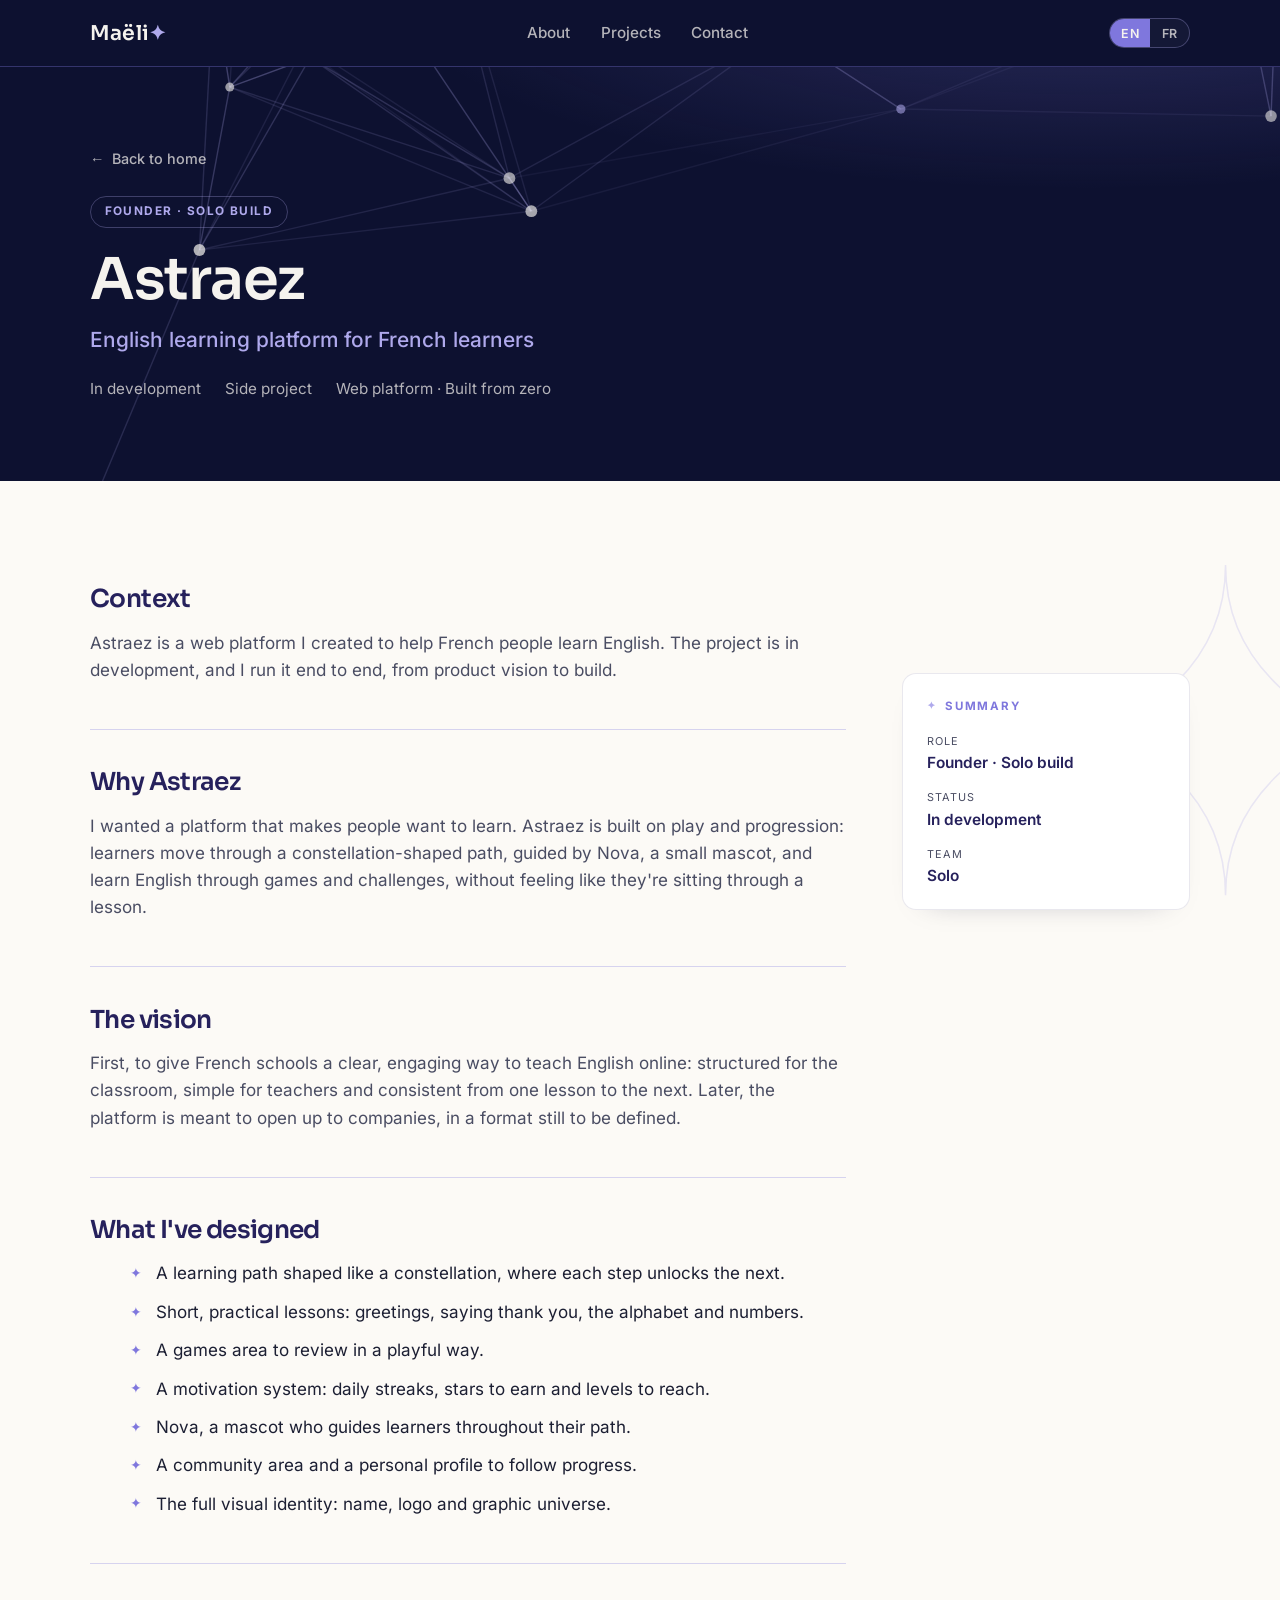
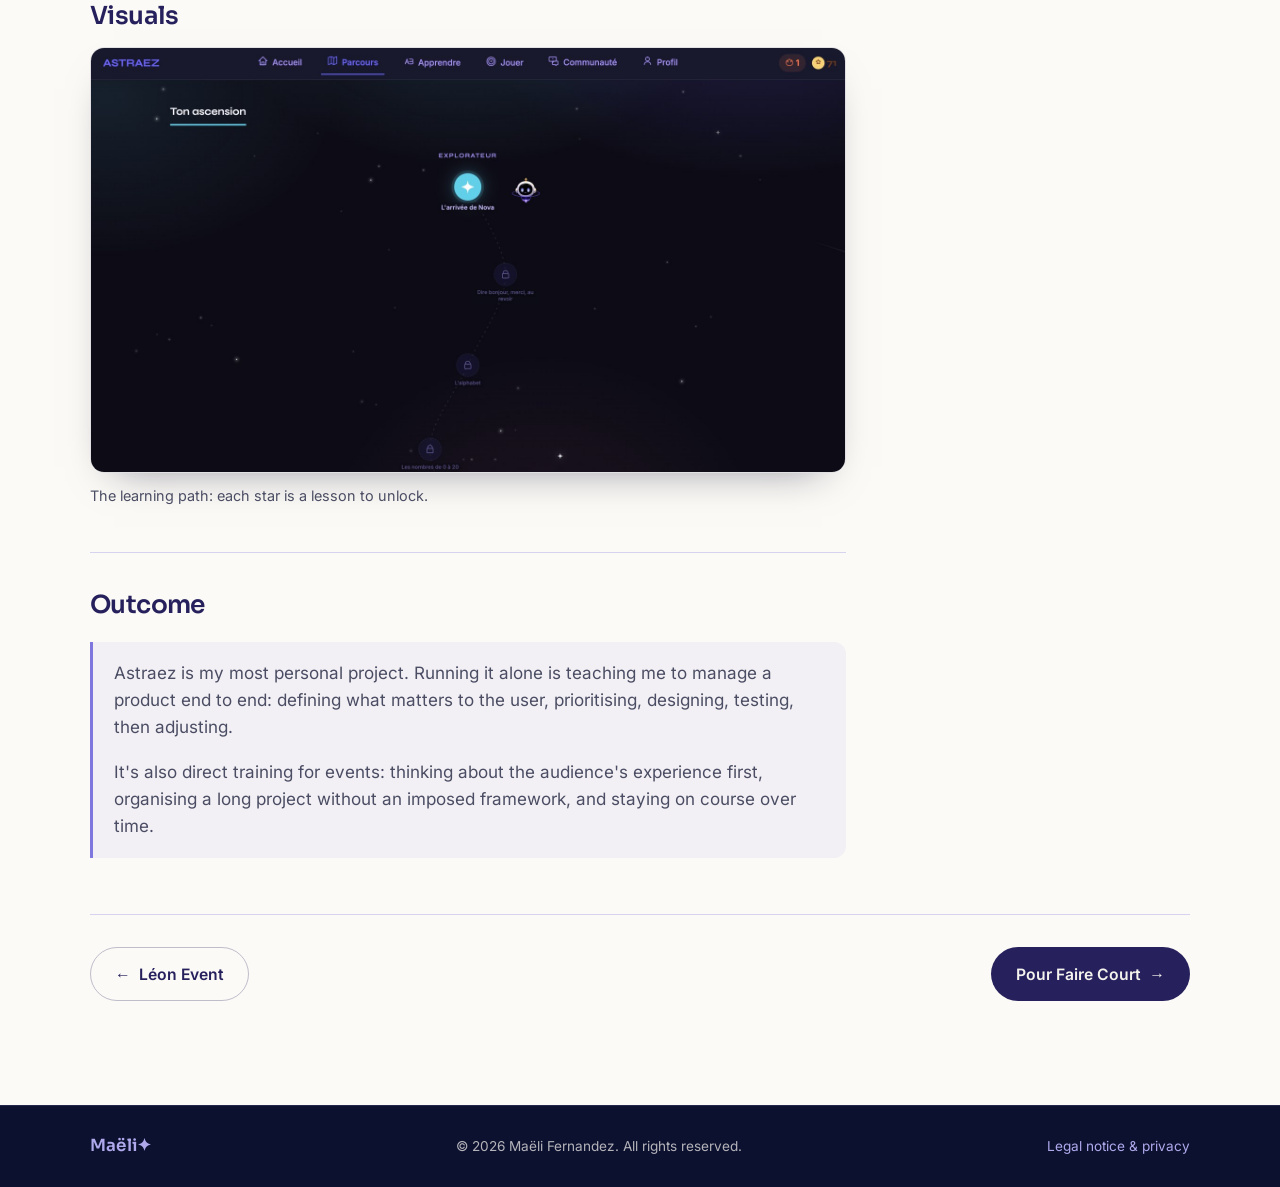
==== commit 4c307ed2: "Add files via upload" ====
--- a/projects/astraez.html
+++ b/projects/astraez.html
@@ -3,18 +3,21 @@
 <head>
   <meta charset="UTF-8" />
   <meta name="viewport" content="width=device-width, initial-scale=1.0" />
-  <title>Astraez — Maëli Fernandez</title>
-  <meta name="description" content="Astraez — a web platform to teach English in French schools, designed and built from zero and managed solo. In development." />
+  <title>Astraez | Maëli Fernandez</title>
+  <meta name="description" content="Astraez, an English learning platform for French learners built around games and progression, designed and built from scratch by Maëli Fernandez." />
   <link rel="canonical" href="https://maelifernandez.com/projects/astraez.html" />
   <meta property="og:type" content="article" />
   <meta property="og:url" content="https://maelifernandez.com/projects/astraez.html" />
-  <meta property="og:title" content="Astraez — Maëli Fernandez" />
-  <meta property="og:description" content="A web platform to teach English in French schools — designed and built from zero, managed solo." />
+  <meta property="og:title" content="Astraez | Maëli Fernandez" />
+  <meta property="og:description" content="An English learning platform for French learners, built around games and progression." />
   <meta property="og:image" content="https://maelifernandez.com/assets/og-image.png" />
   <link rel="icon" href="../assets/favicon.svg" type="image/svg+xml" />
-  <link rel="preconnect" href="https://fonts.googleapis.com" />
-  <link rel="preconnect" href="https://fonts.gstatic.com" crossorigin />
-  <link href="https://fonts.googleapis.com/css2?family=Fraunces:ital,opsz,wght@0,9..144,400..600;1,9..144,400..600&family=Inter:wght@400;500;600;700&display=swap" rel="stylesheet" />
+  <!-- Fonts: hosted on this site (no Google Fonts call) -->
+  <link rel="preload" href="../assets/fonts/sora-latin-wght-normal.woff2" as="font" type="font/woff2" crossorigin />
+  <link rel="preload" href="../assets/fonts/inter-latin-wght-normal.woff2" as="font" type="font/woff2" crossorigin />
+
+  <!-- Visitor statistics: Umami (anonymous, no cookies). Counts only on maelifernandez.com -->
+  <script defer src="https://cloud.umami.is/script.js" data-website-id="1710d899-1cf3-4249-9c58-daa18b0823d8" data-domains="maelifernandez.com,www.maelifernandez.com" data-do-not-track="true"></script>
   <link rel="stylesheet" href="../css/style.css" />
   <script>document.documentElement.classList.add("js");</script>
 </head>
@@ -23,8 +26,8 @@
     <div class="wrap nav__inner">
       <a class="brand" href="../index.html">Maëli<span class="star">✦</span></a>
       <nav class="nav__links" aria-label="Primary">
+        <a href="../index.html#about" data-i18n="nav.about">About</a>
         <a href="../index.html#projects" data-i18n="nav.projects">Projects</a>
-        <a href="../index.html#about" data-i18n="nav.about">About</a>
         <a href="../index.html#contact" data-i18n="nav.contact">Contact</a>
       </nav>
       <div class="nav__right">
@@ -42,7 +45,8 @@
       <div class="wrap">
         <a class="back-link" href="../index.html#projects"><span>←</span><span data-i18n="astra.back">Back to home</span></a>
         <span class="role-tag" data-i18n="astra.role">Founder · Solo build</span>
-        <h1 data-i18n="astra.title">Astraez — English learning for French schools</h1>
+        <h1 data-i18n="astra.title">Astraez</h1>
+        <p class="proj-hero__sub" data-i18n="astra.subtitle">English learning platform for French learners</p>
         <div class="meta">
           <span data-i18n="astra.meta.when">In development</span>
           <span data-i18n="astra.meta.where">Side project</span>
@@ -66,51 +70,55 @@
         <div class="proj-main">
           <div class="reveal">
             <h2 data-i18n="astra.h.context">Context</h2>
-            <p data-i18n="astra.context">Astraez is a web platform I created from scratch to help teach English in French schools. It's openly in development — a project I run end to end, from product vision to build.</p>
+            <p data-i18n="astra.context">Astraez is a web platform I created to help French people learn English. The project is in development, and I run it end to end, from product vision to build.</p>
+          </div>
+
+          <div class="reveal">
+            <h2 data-i18n="astra.h.why">Why Astraez</h2>
+            <p data-i18n="astra.why">I wanted a platform that makes people want to learn. Astraez is built on play and progression: learners move through a constellation-shaped path, guided by Nova, a small mascot, and learn English through games and challenges, without feeling like they're sitting through a lesson.</p>
           </div>
 
           <div class="reveal">
             <h2 data-i18n="astra.h.vision">The vision</h2>
-            <p data-i18n="astra.vision">Give French schools a clear, engaging way to teach English online — structured for the classroom, simple for teachers, and consistent from one lesson to the next.</p>
+            <p data-i18n="astra.vision">First, to give French schools a clear, engaging way to teach English online: structured for the classroom, simple for teachers and consistent from one lesson to the next. Later, the platform is meant to open up to companies, in a format still to be defined.</p>
           </div>
 
           <div class="reveal">
-            <h2 data-i18n="astra.h.did">What it shows</h2>
+            <h2 data-i18n="astra.h.did">What I've designed</h2>
             <ul>
-              <li data-i18n="astra.did.1">Initiative — I identified a need and started building rather than waiting.</li>
-              <li data-i18n="astra.did.2">Digital skills — designing and building a web product hands-on.</li>
-              <li data-i18n="astra.did.3">Solo project management — scoping, prioritising and shipping on my own.</li>
+              <li data-i18n="astra.did.1">A learning path shaped like a constellation, where each step unlocks the next.</li>
+              <li data-i18n="astra.did.2">Short, practical lessons: greetings, saying thank you, the alphabet and numbers.</li>
+              <li data-i18n="astra.did.3">A games area to review in a playful way.</li>
+              <li data-i18n="astra.did.4">A motivation system: daily streaks, stars to earn and levels to reach.</li>
+              <li data-i18n="astra.did.5">Nova, a mascot who guides learners throughout their path.</li>
+              <li data-i18n="astra.did.6">A community area and a personal profile to follow progress.</li>
+              <li data-i18n="astra.did.7">The full visual identity: name, logo and graphic universe.</li>
             </ul>
           </div>
 
+
           <div class="reveal">
-            <h2 data-i18n="astra.h.stats">At a glance</h2>
-            <div class="stats">
-              <div class="stat"><div class="num" data-i18n="astra.stat1.n">0→1</div><div class="lbl" data-i18n="astra.stat1.l">built from scratch</div></div>
-              <div class="stat"><div class="num" data-i18n="astra.stat2.n">Solo</div><div class="lbl" data-i18n="astra.stat2.l">end-to-end ownership</div></div>
-              <div class="stat"><div class="num" data-i18n="astra.stat3.n">WIP</div><div class="lbl" data-i18n="astra.stat3.l">in active development</div></div>
-              <div class="stat"><div class="num star" data-i18n="astra.stat4.n">✦</div><div class="lbl" data-i18n="astra.stat4.l">shares the constellation world</div></div>
+            <h2 data-i18n="astra.h.visuals">Visuals</h2>
+            <figure class="astra-shot">
+              <img src="../assets/img/astraez-parcours.jpg" alt="Astraez learning path screen" width="1600" height="900" loading="lazy" decoding="async" />
+              <figcaption data-i18n="astra.shot.caption">The learning path: each star is a lesson to unlock.</figcaption>
+            </figure>
+          </div>
+
+          <div class="reveal">
+            <h2 data-i18n="astra.h.takeaway">Outcome</h2>
+            <div class="callout"><p data-i18n="astra.takeaway">Astraez is my most personal project. Running it alone is teaching me to manage a product end to end: defining what matters to the user, prioritising, designing, testing, then adjusting.</p>
+              <p data-i18n="astra.takeaway2">It's also direct training for events: thinking about the audience's experience first, organising a long project without an imposed framework, and staying on course over time.</p>
             </div>
           </div>
 
-          <div class="reveal">
-            <h2 data-i18n="astra.h.visuals">Visuals <span class="pending">Pending</span></h2>
-            <div class="gallery">
-              <div class="shot"><span><span class="star">✦</span><span data-i18n="astra.shot1">Astraez — screens coming</span></span></div>
-              <div class="shot"><span><span class="star">✦</span><span data-i18n="astra.shot2">Product in progress</span></span></div>
-            </div>
-          </div>
-
-          <div class="reveal">
-            <h2 data-i18n="astra.h.takeaway">What I took away</h2>
-            <p class="callout" data-i18n="astra.takeaway">Building Astraez taught me to manage a project when there's no one to hand it to — deciding what matters, cutting what doesn't, and keeping it moving. The same constellation world runs through this portfolio.</p>
-          </div>
-
-          <div class="proj-nav">
-            <a class="btn btn--outline-dark" href="leon-event.html"><span>←</span><span data-i18n="p2.title">Léon Event</span></a>
-            <a class="btn btn--dark" href="../index.html#contact"><span data-i18n="nav.contact">Contact</span><span>→</span></a>
-          </div>
         </div>
+      </div>
+      <div class="wrap">
+      <div class="proj-nav">
+        <a class="btn btn--outline-dark" href="leon-event.html"><span>←</span><span data-i18n="p2.title">Léon Event</span></a>
+        <a class="btn btn--dark" href="pour-faire-court.html"><span data-i18n="p1.title">Pour Faire Court</span><span>→</span></a>
+      </div>
       </div>
     </section>
   </main>
@@ -119,7 +127,7 @@
     <div class="wrap footer__inner">
       <a class="brand" href="../index.html">Maëli<span class="star">✦</span></a>
       <span data-i18n="footer.copy">© 2026 Maëli Fernandez. All rights reserved.</span>
-      <span data-i18n="footer.built">Built with care in the French Alps.</span>
+      <a href="../mentions-legales.html" data-i18n="footer.legal">Legal notice &amp; privacy</a>
     </div>
   </footer>
 
--- a/css/style.css
+++ b/css/style.css
@@ -1,8 +1,23 @@
 /* ============================================================
-   Maëli Fernandez — Portfolio
+   Maëli Fernandez - Portfolio
    Design tokens, base styles, components.
    Palette & type per brief. Mobile-first.
    ============================================================ */
+
+/* ---------- Fonts (self-hosted - no call to Google, GDPR-friendly) ----------
+   Sora = titles, Inter = body text. Files live in assets/fonts/. */
+@font-face { font-family: "Sora"; font-style: normal; font-display: swap; font-weight: 100 800;
+  src: url("../assets/fonts/sora-latin-wght-normal.woff2") format("woff2");
+  unicode-range: U+0000-00FF,U+0131,U+0152-0153,U+02BB-02BC,U+02C6,U+02DA,U+02DC,U+0304,U+0308,U+0329,U+2000-206F,U+20AC,U+2122,U+2191,U+2193,U+2212,U+2215,U+FEFF,U+FFFD; }
+@font-face { font-family: "Sora"; font-style: normal; font-display: swap; font-weight: 100 800;
+  src: url("../assets/fonts/sora-latin-ext-wght-normal.woff2") format("woff2");
+  unicode-range: U+0100-02BA,U+02BD-02C5,U+02C7-02CC,U+02CE-02D7,U+02DD-02FF,U+0304,U+0308,U+0329,U+1D00-1DBF,U+1E00-1E9F,U+1EF2-1EFF,U+2020,U+20A0-20AB,U+20AD-20C0,U+2113,U+2C60-2C7F,U+A720-A7FF; }
+@font-face { font-family: "Inter"; font-style: normal; font-display: swap; font-weight: 100 900;
+  src: url("../assets/fonts/inter-latin-wght-normal.woff2") format("woff2");
+  unicode-range: U+0000-00FF,U+0131,U+0152-0153,U+02BB-02BC,U+02C6,U+02DA,U+02DC,U+0304,U+0308,U+0329,U+2000-206F,U+20AC,U+2122,U+2191,U+2193,U+2212,U+2215,U+FEFF,U+FFFD; }
+@font-face { font-family: "Inter"; font-style: normal; font-display: swap; font-weight: 100 900;
+  src: url("../assets/fonts/inter-latin-ext-wght-normal.woff2") format("woff2");
+  unicode-range: U+0100-02BA,U+02BD-02C5,U+02C7-02CC,U+02CE-02D7,U+02DD-02FF,U+0304,U+0308,U+0329,U+1D00-1DBF,U+1E00-1E9F,U+1EF2-1EFF,U+2020,U+20A0-20AB,U+20AD-20C0,U+2113,U+2C60-2C7F,U+A720-A7FF; }
 
 :root {
   /* Colours */
@@ -20,12 +35,13 @@
   --cream-soft: rgba(245, 243, 238, 0.72); /* secondary text on dark */
 
   /* Type */
-  --serif: "Fraunces", Georgia, "Times New Roman", serif;
+  /* "--serif" is the historic name of the TITLE font - it is now Sora (sans). */
+  --serif: "Sora", "Segoe UI", -apple-system, BlinkMacSystemFont, Roboto, sans-serif;
   --sans: "Inter", -apple-system, BlinkMacSystemFont, "Segoe UI", Roboto, sans-serif;
 
   /* Layout */
   --maxw: 1120px;         /* default page width (home) */
-  --maxw-proj: 1400px;    /* wider on project pages so wide screens breathe */
+  --maxw-proj: 1180px;    /* wider on project pages so wide screens breathe */
   --pad: clamp(1.25rem, 5vw, 2.5rem);
   --radius: 16px;
   --shadow: 0 18px 40px -24px rgba(13, 17, 48, 0.45);
@@ -34,8 +50,8 @@
      text  → paragraphs (kept readable)
      mid   → section titles, lists, "hard/learn" blocks
      media → galleries, video, key-figures row (fills the main column) */
-  --w-text: 65ch;
-  --w-mid: 46rem;
+  --w-text: 100%;
+  --w-mid: 100%;
 
   --ease: cubic-bezier(0.22, 1, 0.36, 1);
 }
@@ -74,7 +90,7 @@
 .star { color: var(--violet); }
 
 .serif { font-family: var(--serif); }
-h1, h2, h3 { font-family: var(--serif); font-weight: 500; line-height: 1.12; letter-spacing: -0.01em; }
+h1, h2, h3 { font-family: var(--serif); font-weight: 600; line-height: 1.15; letter-spacing: -0.025em; }
 
 .btn {
   display: inline-flex; align-items: center; gap: 0.55rem;
@@ -97,10 +113,8 @@
 /* ---------- Nav ---------- */
 .nav {
   position: sticky; top: 0; z-index: 50;
-  background: rgba(13, 17, 48, 0.82);
-  backdrop-filter: saturate(140%) blur(12px);
-  -webkit-backdrop-filter: saturate(140%) blur(12px);
-  border-bottom: 1px solid rgba(175,169,236,0.14);
+  background: var(--night);
+  border-bottom: 1px solid rgba(127,119,221,0.35);
 }
 .nav__inner { display: flex; align-items: center; justify-content: space-between; gap: 1rem; height: 66px; }
 .brand {
@@ -151,8 +165,8 @@
 .hero__inner { padding-block: clamp(3.5rem, 12vh, 7rem); max-width: 20ch; }
 .hero__inner { max-width: none; }
 .hero h1 {
-  font-size: clamp(2.35rem, 6.2vw, 4.35rem); line-height: 1.06; letter-spacing: -0.02em;
-  max-width: 16ch;
+  font-size: clamp(2.2rem, 5.6vw, 4rem); line-height: 1.08; letter-spacing: -0.035em;
+  max-width: 18ch;
 }
 .hero h1 em {
   font-style: italic; position: relative; white-space: nowrap;
@@ -180,12 +194,13 @@
 }
 .marquee__track { display: inline-flex; gap: 0; will-change: transform; animation: marquee 30s linear infinite; }
 .marquee:hover .marquee__track { animation-play-state: paused; }
-.marquee span { font-family: var(--serif); font-size: 1.1rem; letter-spacing: 0.04em; padding-inline: 1.4rem; }
+.marquee span { font-family: var(--serif); font-size: 1.02rem; font-weight: 500; letter-spacing: 0.01em; padding-inline: 1.4rem; }
 .marquee .sep { color: var(--violet-light); }
 @keyframes marquee { to { transform: translateX(-50%); } }
 
 /* ---------- Sections on light ---------- */
-.section-head { max-width: 52ch; margin-bottom: 2.8rem; }
+.section-head { max-width: none; margin-bottom: 2.8rem; }
+.section-head h2 { max-width: 24ch; }
 .section-head h2 { color: var(--violet-deep); font-size: clamp(1.9rem, 4.5vw, 2.9rem); }
 .section-head p { margin-top: 0.9rem; color: var(--ink-soft); font-size: 1.06rem; }
 
@@ -205,15 +220,21 @@
   display: flex; align-items: flex-end; padding: 1.2rem;
 }
 .card__thumb img { position: absolute; inset: 0; width: 100%; height: 100%; object-fit: cover; }
-.card__index {
-  font-family: var(--serif); font-size: 3.4rem; color: rgba(175,169,236,0.5); line-height: 1; position: relative; z-index: 1;
-}
+/* Company / project logo on the thumbnail.
+   Without a photo: the logo sits centred on the night-blue ground.
+   With a photo (.card__thumb--photo): the logo moves to the bottom-left corner. */
+.card__logo {
+  position: relative; z-index: 2; margin: auto; display: block;
+  width: auto; height: auto; max-width: 58%; max-height: 62%; object-fit: contain;
+}
+.card__thumb .card__logo { position: relative; inset: auto; width: auto; height: auto; max-width: 58%; max-height: 62%; object-fit: contain; }
+.card__logo--tile { border-radius: 14px; }
 /* photo thumbnail: scrim keeps the index number legible over the image */
 .card__thumb--photo::after {
   content: ""; position: absolute; inset: 0; z-index: 1;
   background: linear-gradient(to top, rgba(26,22,64,0.72) 0%, rgba(26,22,64,0.25) 45%, rgba(26,22,64,0.05) 100%);
 }
-.card__thumb--photo .card__index { z-index: 2; color: #fff; text-shadow: 0 2px 12px rgba(26,22,64,0.6); }
+.card__thumb.card__thumb--photo .card__logo { margin: auto auto 0 0; max-width: 42%; max-height: 46%; filter: drop-shadow(0 4px 14px rgba(13,17,48,0.55)); }
 .card__body { padding: 1.5rem 1.5rem 1.7rem; display: flex; flex-direction: column; gap: 0.6rem; flex: 1; }
 .card__tag {
   align-self: flex-start; font-size: 0.72rem; font-weight: 700; letter-spacing: 0.12em; text-transform: uppercase;
@@ -229,17 +250,21 @@
 @media (min-width: 720px) { .cards { grid-template-columns: repeat(3, 1fr); } }
 
 /* ---------- Volunteering band ---------- */
-.volunteer { background: var(--off-white); border-block: 1px solid rgba(38,33,92,0.07); }
+.volunteer { background: var(--violet-deep); color: var(--off-white); position: relative; overflow: hidden; }
+.volunteer .section-head h2 { color: var(--off-white); }
+.volunteer .section-head p { color: var(--cream-soft); }
+.volunteer .eyebrow { color: var(--violet-light); }
 .volunteer__grid { display: grid; gap: 1.1rem; grid-template-columns: 1fr; margin-top: 2rem; }
 .vol {
-  background: #fff; border: 1px solid rgba(38,33,92,0.08); border-radius: 14px; padding: 1.4rem 1.5rem;
+  background: rgba(255,255,255,0.05); border: 1px solid rgba(175,169,236,0.25); border-radius: 14px; padding: 1.4rem 1.5rem;
   display: flex; gap: 1rem; align-items: flex-start;
 }
 .vol__star { color: var(--violet-light); font-size: 1.2rem; line-height: 1.4; }
-.vol h4 { font-family: var(--serif); font-weight: 600; font-size: 1.12rem; color: var(--violet-deep); }
-.vol p { color: var(--ink-soft); font-size: 0.95rem; margin-top: 0.25rem; }
-.vol .years { font-weight: 600; color: var(--violet); }
-/* discreet supporting visual — deliberately small so volunteering stays
+.vol h4 { font-family: var(--serif); font-weight: 600; font-size: 1.12rem; color: var(--off-white); }
+.vol p { color: var(--cream-soft); font-size: 0.95rem; margin-top: 0.25rem; }
+.vol .vol__role { font-weight: 600; color: var(--off-white); font-size: 0.9rem; margin-top: 0.15rem; }
+.vol .years { font-weight: 600; color: var(--violet-light); }
+/* discreet supporting visual - deliberately small so volunteering stays
    secondary to the project cards above */
 .vol__shot { margin: 0 0 0 auto; flex: 0 0 84px; max-width: 84px; }
 .vol__shot img {
@@ -254,31 +279,21 @@
 
 /* Volunteering lead sits on one line on desktop (the default 52ch measure
    would break this ~70-char sentence in two); still wraps gracefully on mobile */
-.volunteer .section-head { max-width: 42rem; }
+
 .volunteer .section-head p { text-wrap: pretty; }
 
-/* Level 2 — associative volunteering: deliberately secondary. No card, no
-   visual, reduced type; a quiet supporting note under the event cards. */
-.vol-beyond { margin-top: 2.4rem; padding-top: 1.6rem; border-top: 1px solid rgba(38,33,92,0.1); }
-.vol-beyond__title {
-  font-family: var(--sans); font-weight: 600; font-size: 0.78rem; letter-spacing: 0.14em;
-  text-transform: uppercase; color: var(--violet); margin-bottom: 0.9rem;
-}
-.vol-beyond__list { list-style: none; display: grid; gap: 0.5rem; max-width: 60ch; }
-.vol-beyond__list li { color: var(--ink-soft); font-size: 0.92rem; line-height: 1.5; }
-.vol-beyond__name { font-weight: 600; color: var(--violet-deep); }
 
 /* ---------- About ---------- */
 .about { background: var(--cream); }
 .about__grid { display: grid; gap: 2.5rem; grid-template-columns: 1fr; align-items: start; }
 .about__photo {
   aspect-ratio: 4 / 5; border-radius: var(--radius); overflow: hidden; position: relative;
-  background: #0D1130; /* hero night blue — the cut-out portrait sits on the charter's ground */
+  background: #0D1130; /* hero night blue - the cut-out portrait sits on the charter's ground */
   box-shadow: var(--shadow); max-width: 360px;
 }
 .about__photo img {
   display: block; width: 100%; height: 100%; object-fit: cover; object-position: center top;
-  /* the cut-out has empty margins baked in — scale up from the top so the shoulders reach the frame */
+  /* the cut-out has empty margins baked in - scale up from the top so the shoulders reach the frame */
   transform: scale(1.28); transform-origin: center top;
 }
 .about__photo::after {
@@ -287,7 +302,7 @@
 }
 .about h2 { color: var(--violet-deep); font-size: clamp(1.9rem, 4.5vw, 2.9rem); }
 .about__bio { margin-top: 1.3rem; }
-.about__bio p { color: var(--ink-soft); margin-top: 0.9rem; max-width: 56ch; }
+.about__bio p { color: var(--ink-soft); margin-top: 0.9rem; }
 .relocate {
   margin-top: 1.6rem; padding: 1.15rem 1.3rem; border-radius: 14px;
   background: linear-gradient(120deg, rgba(127,119,221,0.12), rgba(175,169,236,0.06));
@@ -323,7 +338,7 @@
 
 /* ---------- Scroll reveal ----------
    The fade is opt-in: it only applies once JS has set .js on <html>.
-   Without JS (or if a script fails) content renders fully visible —
+   Without JS (or if a script fails) content renders fully visible -
    nothing is ever hidden behind a script that may not run. */
 .js .reveal { opacity: 0; transform: translateY(22px); transition: opacity 0.7s var(--ease), transform 0.7s var(--ease); }
 .js .reveal.is-visible { opacity: 1; transform: none; }
@@ -344,7 +359,7 @@
 .proj-hero__constellations { position: absolute; inset: 0; pointer-events: none; }
 .proj-hero .wrap { position: relative; z-index: 2; padding-block: clamp(3rem, 8vw, 5rem); }
 .back-link {
-  display: inline-flex; align-items: center; gap: 0.45rem; color: var(--cream-soft);
+  display: flex; width: max-content; align-items: center; gap: 0.45rem; color: var(--cream-soft);
   text-decoration: none; font-size: 0.9rem; font-weight: 500; margin-bottom: 1.6rem;
   transition: color 0.2s, gap 0.2s;
 }
@@ -353,7 +368,8 @@
   display: inline-block; font-size: 0.74rem; font-weight: 700; letter-spacing: 0.12em; text-transform: uppercase;
   color: var(--violet-light); border: 1px solid rgba(175,169,236,0.3); border-radius: 100px; padding: 0.35rem 0.85rem; margin-bottom: 1.2rem;
 }
-.proj-hero h1 { font-size: clamp(2.1rem, 5.5vw, 3.6rem); max-width: 18ch; }
+.proj-hero h1 { font-size: clamp(2.2rem, 5.5vw, 3.6rem); }
+.proj-hero__sub { margin-top: 0.6rem; font-size: clamp(1.05rem, 2.2vw, 1.3rem); color: var(--violet-light); font-weight: 500; }
 .proj-hero .meta { margin-top: 1.3rem; color: var(--cream-soft); display: flex; flex-wrap: wrap; gap: 0.5rem 1.5rem; font-size: 0.95rem; }
 .proj-hero .meta b { color: var(--off-white); font-weight: 600; }
 
@@ -375,8 +391,8 @@
 .proj-main h2 { color: var(--violet-deep); font-size: 1.55rem; margin-bottom: 1rem; margin-top: 0; max-width: var(--w-mid); }
 /* Each section is a .reveal wrapper; spacing lives on the wrapper so it
    applies even though every h2 is its wrapper's first child. */
-.proj-main > .reveal { margin-top: 3.8rem; }
-.proj-main > .reveal:first-child { margin-top: 0; }
+.proj-main > .reveal { margin-top: 2.8rem; padding-top: 2.4rem; border-top: 1px solid rgba(127,119,221,0.3); }
+.proj-main > .reveal:first-child { margin-top: 0; padding-top: 0; border-top: 0; }
 /* Media fills the full main column (--measure: 100%); text and list/blocks are
    held to narrower tiers so media visibly overflows the reading column. */
 .proj-main { --measure: 100%; }
@@ -386,9 +402,9 @@
 .proj-main ul li { position: relative; padding-left: 1.6rem; color: var(--ink); }
 .proj-main ul li::before { content: "✦"; position: absolute; left: 0; top: 0.05em; color: var(--violet); font-size: 0.85em; }
 
-/* "The hard parts" — challenge/response items: label as subheading, text below */
+/* "The hard parts" - challenge/response items: label as subheading, text below */
 .hard { display: grid; gap: 1.7rem; max-width: var(--w-mid); }
-.hard__item { padding-left: 1.1rem; border-left: 2px solid rgba(127,119,221,0.35); }
+.hard__item { padding-left: 1.1rem; border-left: 3px solid var(--violet); }
 .hard__item h3 {
   font-family: var(--serif); font-weight: 600; font-size: 1.16rem; line-height: 1.25;
   color: var(--violet-deep); margin-bottom: 0.5rem;
@@ -396,10 +412,10 @@
 .hard__item p { margin-bottom: 0; }
 
 .stats { display: grid; grid-template-columns: repeat(2, 1fr); gap: 1rem; margin: 1.5rem 0 0.5rem; }
-.stat { background: #fff; border: 1px solid rgba(38,33,92,0.08); border-radius: 14px; padding: 1.2rem 1.3rem; }
-.stat .num { font-family: var(--serif); font-size: 2.1rem; color: var(--violet-deep); line-height: 1; }
+.stat { background: #fff; border: 1px solid rgba(38,33,92,0.08); border-top: 3px solid var(--violet); border-radius: 14px; padding: 1.2rem 1.3rem; }
+.stat .num { font-family: var(--serif); font-weight: 600; letter-spacing: -0.03em; font-size: 2rem; color: var(--violet-deep); line-height: 1; }
 .stat .lbl { color: var(--ink-soft); font-size: 0.85rem; margin-top: 0.4rem; }
-@media (min-width: 620px) { .stats { grid-template-columns: repeat(4, 1fr); } }
+@media (min-width: 620px) { .stats { grid-template-columns: repeat(4, 1fr); } .stats--3 { grid-template-columns: repeat(3, 1fr); } }
 
 .gallery { display: grid; gap: 1rem; grid-template-columns: 1fr; margin-top: 1rem; }
 .shot {
@@ -484,14 +500,14 @@
 
 .callout {
   margin-top: 1.4rem; padding: 1.1rem 1.3rem; border-left: 3px solid var(--violet);
-  background: rgba(127,119,221,0.07); border-radius: 0 12px 12px 0; color: var(--violet-deep); font-style: italic; max-width: var(--w-mid);
+  background: rgba(127,119,221,0.07); border-radius: 0 12px 12px 0; color: var(--violet-deep); max-width: var(--w-mid);
 }
 .note-conf {
   margin-top: 1rem; font-size: 0.85rem; color: var(--ink-soft); background: rgba(92,34,51,0.06);
   border: 1px solid rgba(92,34,51,0.16); border-radius: 10px; padding: 0.7rem 0.95rem; max-width: var(--w-mid);
 }
 
-.proj-nav { border-top: 1px solid rgba(38,33,92,0.1); margin-top: 3rem; padding-top: 2rem; display: flex; flex-wrap: wrap; gap: 1rem; justify-content: space-between; }
+.proj-nav { border-top: 1px solid rgba(127,119,221,0.3); margin-top: 3.5rem; padding-top: 2rem; display: flex; flex-wrap: wrap; gap: 1rem; justify-content: space-between; }
 
 /* Project pages use a wider page measure so large screens don't leave a big
    empty band on either side. Scoped to the body class, so the home stays 1120. */
@@ -525,3 +541,79 @@
   display: inline-block; font-size: 0.68rem; font-weight: 700; letter-spacing: 0.1em; text-transform: uppercase;
   color: var(--bordeaux); background: rgba(92,34,51,0.08); border-radius: 100px; padding: 0.25rem 0.6rem; vertical-align: middle;
 }
+
+/* ---------- Tools ----------
+   A quiet typographic list: one row per category, tools set in the title
+   font and separated by the star motif. No boxes, no badges. */
+.tools { background: var(--off-white); border-top: 1px solid rgba(38,33,92,0.07); }
+.tools .section-head { margin-bottom: 1.8rem; }
+.tools__table { border-top: 1px solid rgba(38,33,92,0.14); }
+.tools__row {
+  display: grid; grid-template-columns: 1fr; gap: 0.5rem;
+  padding-block: 1.25rem; border-bottom: 1px solid rgba(38,33,92,0.14);
+}
+@media (min-width: 760px) { .tools__row { grid-template-columns: 17rem 1fr; gap: 2rem; align-items: baseline; } }
+.tools__row h3 {
+  font-family: var(--sans); font-size: 0.9rem; font-weight: 600; letter-spacing: 0;
+  color: var(--violet); line-height: 1.4;
+}
+.tools__list { list-style: none; padding: 0; display: flex; flex-wrap: wrap; align-items: center; row-gap: 0.4rem; }
+.tool {
+  display: inline-flex; align-items: center; gap: 0.45rem;
+  font-family: var(--serif); font-size: clamp(1.02rem, 1.6vw, 1.2rem); font-weight: 500;
+  letter-spacing: -0.015em; color: var(--violet-deep);
+}
+.tool:not(:last-child)::after { content: "✦"; color: var(--violet-light); font-size: 0.6em; margin-inline: 0.9rem; }
+/* Optional icon: drop an official icon at assets/img/tools/<name>.svg,
+   it appears automatically; if the file is missing, the icon is hidden. */
+.tool img { width: 18px; height: 18px; object-fit: contain; }
+
+/* About: relocation band + facts span the full width under photo and text */
+.about__wide { margin-top: 2.5rem; }
+.about__wide .relocate { margin-top: 0; padding: 1.3rem 1.6rem; font-size: 1.05rem; align-items: center; }
+.about__wide .about__facts { display: grid; grid-template-columns: 1fr 1fr; gap: 0.7rem; }
+.about__wide .fact { text-align: center; border-radius: 12px; padding: 0.75rem 0.9rem; }
+@media (min-width: 820px) { .about__wide .about__facts { grid-template-columns: repeat(4, 1fr); } }
+
+/* ---------- Legal page ---------- */
+.legal { background: var(--cream); }
+.legal .wrap { max-width: 50rem; }
+.legal h1 { color: var(--violet-deep); font-size: clamp(1.9rem, 4.5vw, 2.6rem); margin-bottom: 0.6rem; }
+.legal h2 { color: var(--violet-deep); font-size: 1.25rem; margin: 2.4rem 0 0.7rem; }
+.legal p, .legal li { color: var(--ink-soft); max-width: 65ch; }
+.legal p + p { margin-top: 0.8rem; }
+.legal ul { margin-top: 0.6rem; padding-left: 1.2rem; display: grid; gap: 0.45rem; }
+.legal a { color: var(--violet); }
+.legal .updated { font-size: 0.85rem; color: var(--ink-soft); }
+
+/* ---------- Graphic accents on light sections ----------
+   A large outlined star (the site's motif) sits faintly in the corner of the
+   light sections, and section titles get a short violet rule. Quiet, but it
+   breaks the plain beige between the two night-blue blocks. */
+#projects, .about, .tools, .proj-body { position: relative; overflow: hidden; }
+#projects::before, .about::before, .tools::before, .proj-body::before {
+  content: "✦"; position: absolute; pointer-events: none; z-index: 0;
+  font-size: clamp(16rem, 34vw, 30rem); line-height: 1; color: transparent;
+  -webkit-text-stroke: 1.5px rgba(127,119,221,0.16);
+}
+#projects::before { top: -4rem; right: -5rem; }
+.about::before { bottom: -7rem; left: -6rem; }
+.tools::before { top: -6rem; right: -4rem; font-size: clamp(12rem, 24vw, 20rem); }
+.proj-body::before { top: 2rem; right: -8rem; }
+#projects > .wrap, .about > .wrap, .tools > .wrap, .proj-body > .wrap { position: relative; z-index: 1; }
+.section-head h2::after, .about h2::after {
+  content: ""; display: block; width: 3rem; height: 3px; border-radius: 3px;
+  background: var(--violet); margin-top: 1.1rem;
+}
+.volunteer .section-head h2::after { background: var(--violet-light); }
+
+/* Callout with several paragraphs (Outcome / Bilan) */
+.callout p + p { margin-top: 0.8rem; }
+/* Astraez screenshot */
+.astra-shot { margin-top: 1rem; }
+.astra-shot img { width: 100%; height: auto; border-radius: 14px; border: 1px solid rgba(38,33,92,0.12); box-shadow: 0 18px 40px -24px rgba(13,17,48,0.5); }
+.astra-shot figcaption { margin-top: 0.7rem; font-size: 0.9rem; color: var(--ink-soft); }
+/* Relocation band on one line on wide screens */
+@media (min-width: 1000px) { .about__wide .relocate { white-space: nowrap; } }
+/* About now follows the hero directly */
+.about { padding-top: clamp(4rem, 8vw, 6rem); }
